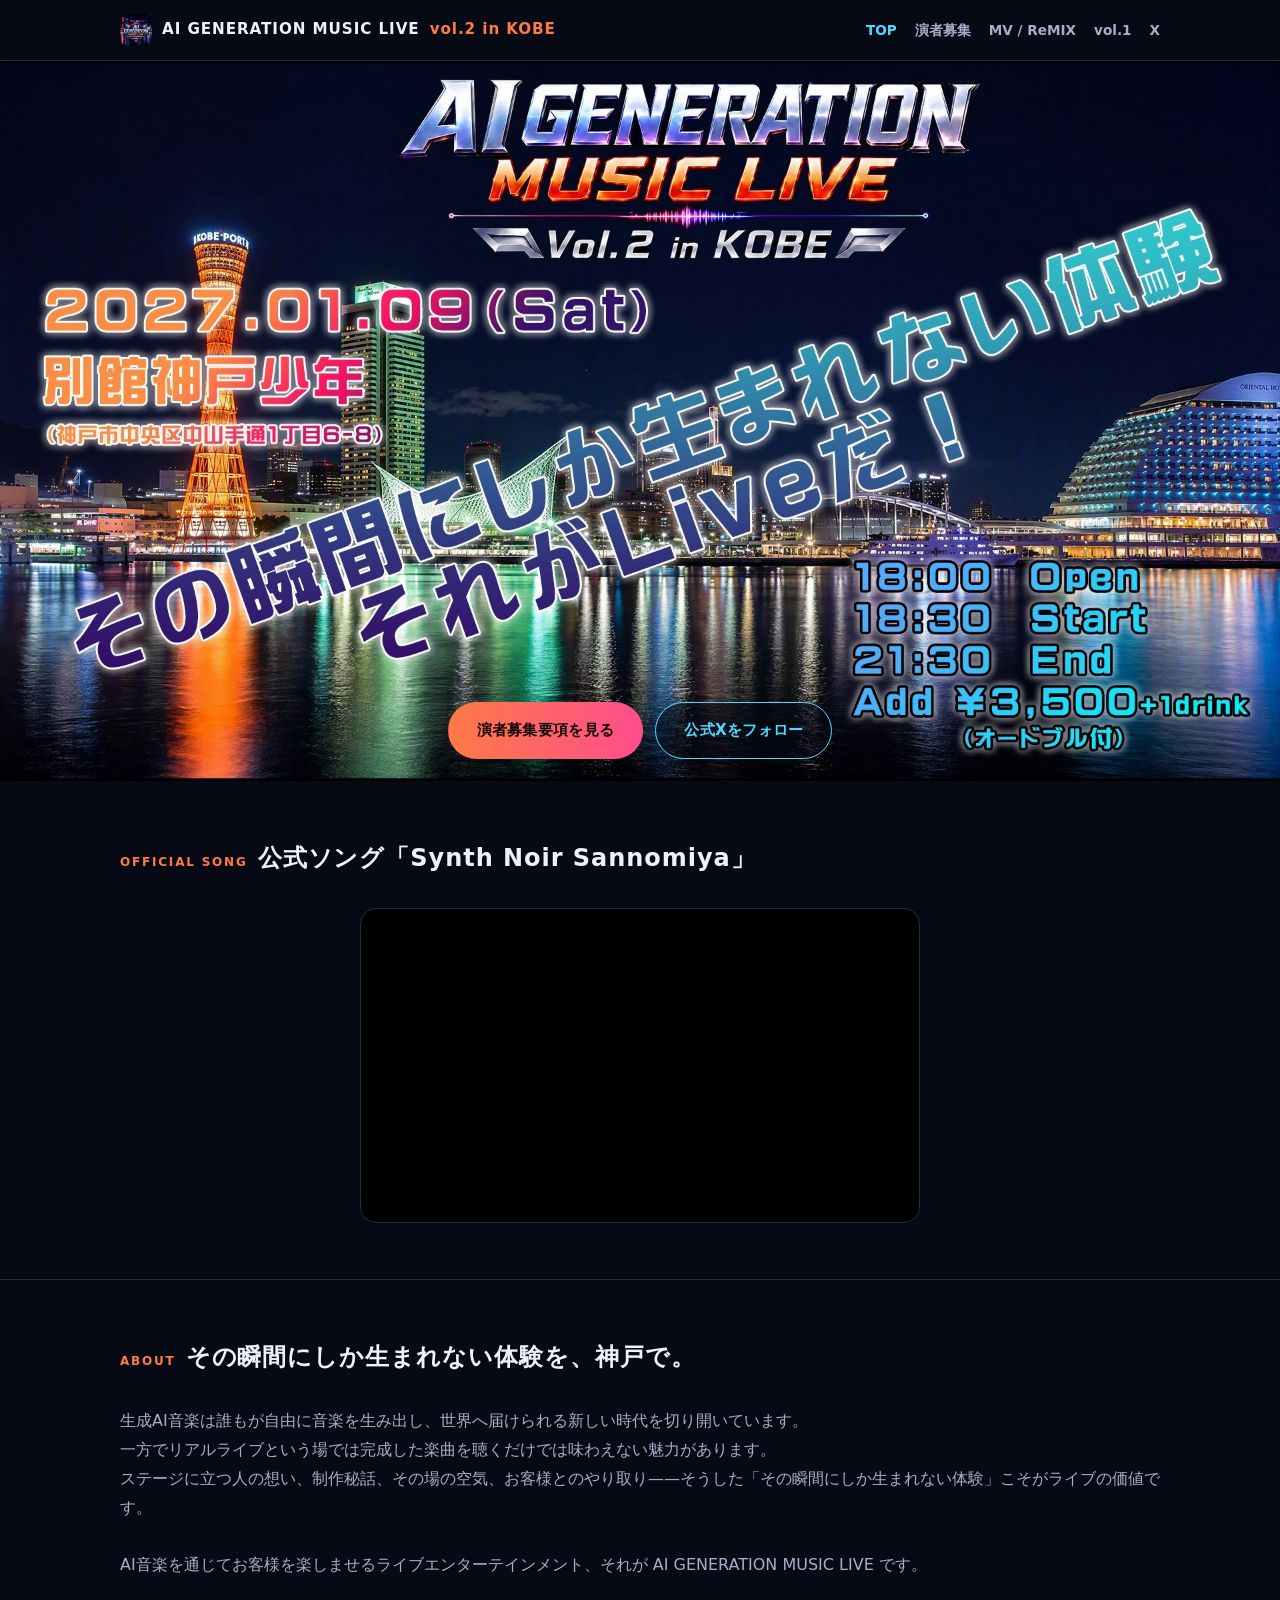
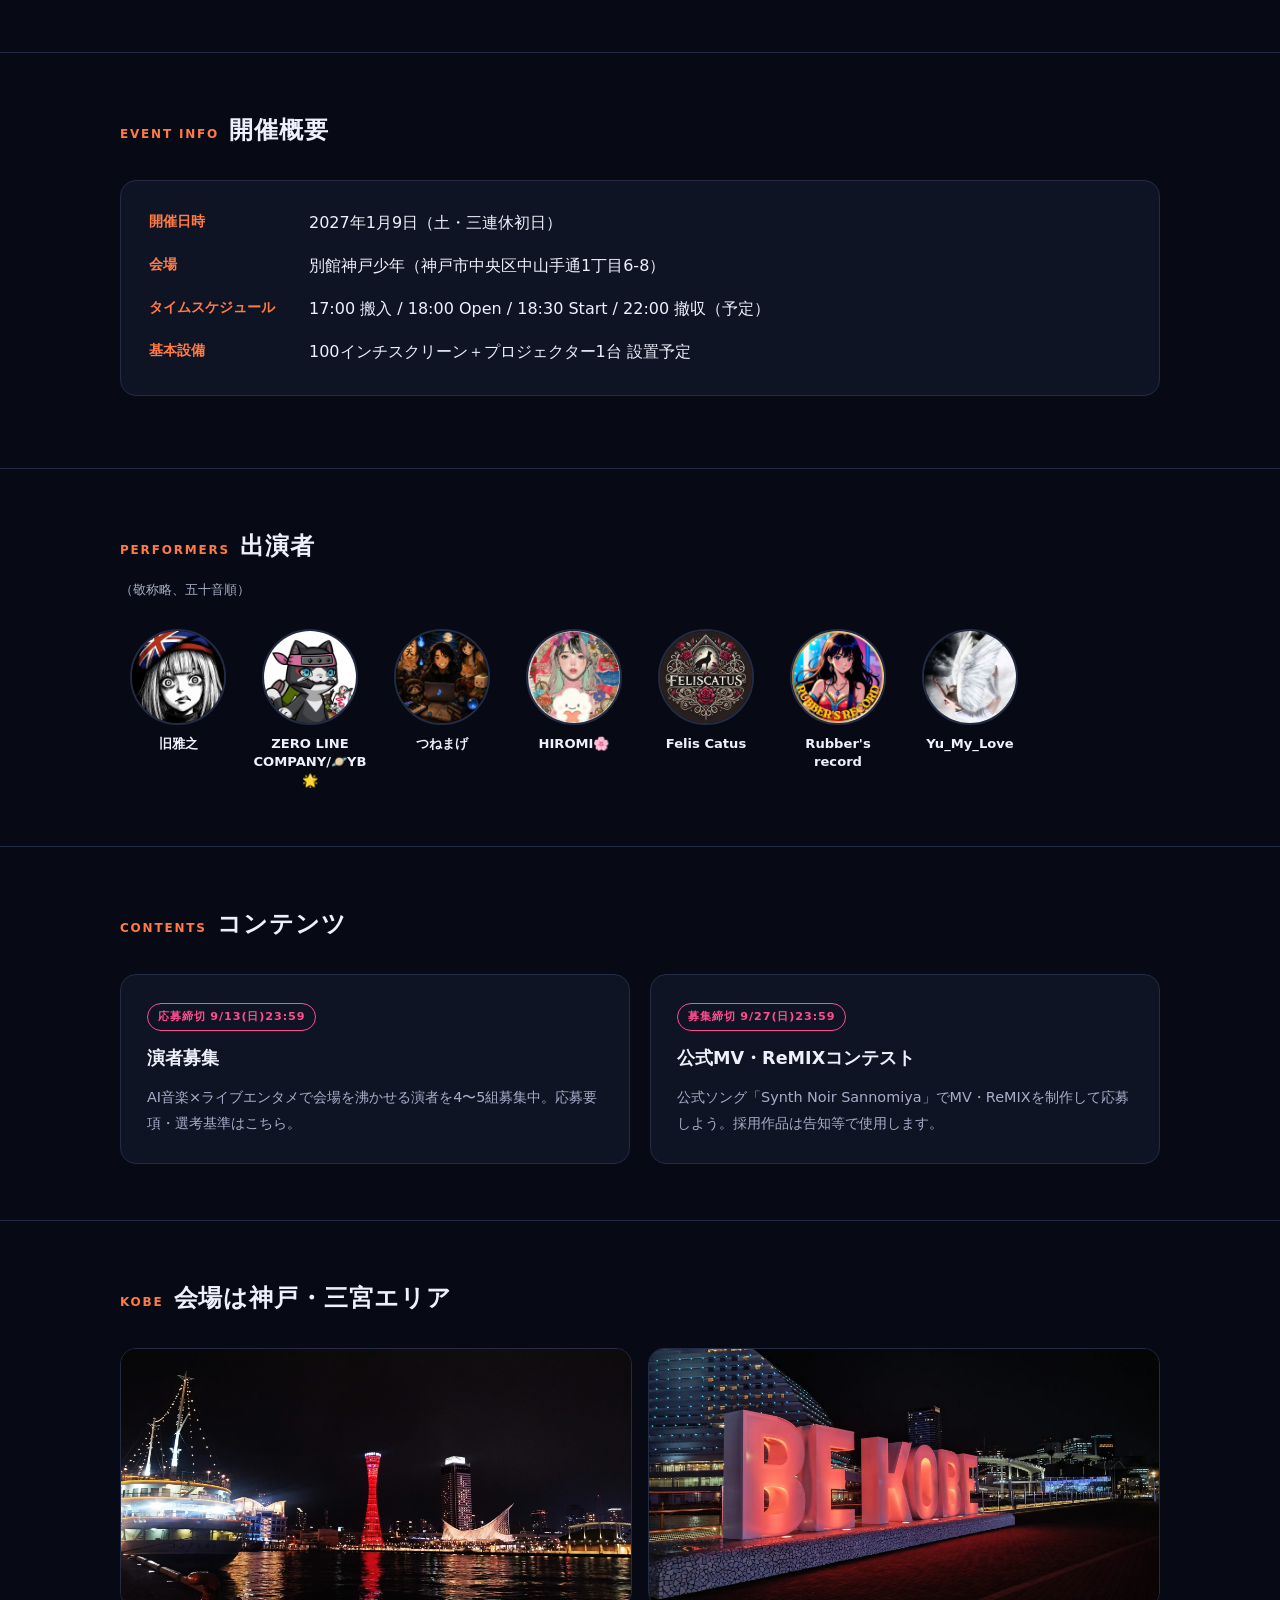
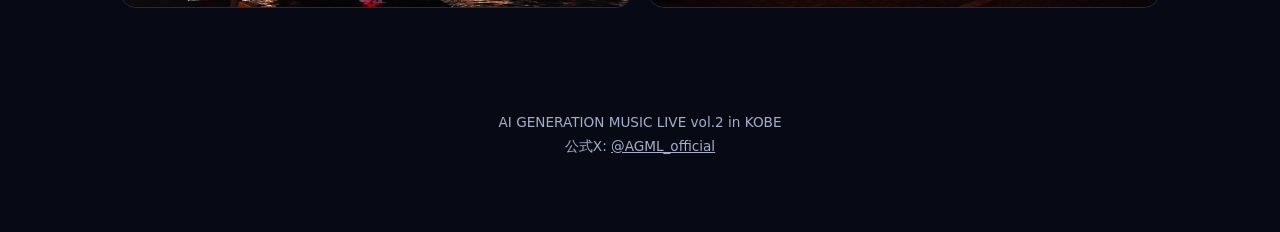
==== index.html @ e539035b "出演者セクションを追加（アイコン画像・SNSリンク） Co-Authored-By: Claude Sonnet 5 <noreply@anthropic.com>" ====
<!DOCTYPE html>
<html lang="ja">
<head>
<meta charset="UTF-8">
<meta name="viewport" content="width=device-width, initial-scale=1.0">
<title>AI GENERATION MUSIC LIVE vol.2 in KOBE</title>
<meta name="description" content="AI GENERATION MUSIC LIVE vol.2 in KOBE｜2027.01.09(Sat) 別館神戸少年にて開催。生成AI音楽×ライブエンターテインメント。">
<link rel="stylesheet" href="assets/css/style.css">
<link rel="icon" type="image/png" sizes="32x32" href="assets/img/favicon-32.png">
<link rel="icon" type="image/png" sizes="16x16" href="assets/img/favicon-16.png">
<link rel="apple-touch-icon" href="assets/img/apple-touch-icon.png">
</head>
<body>

<header class="site-header">
  <nav class="nav">
    <a class="brand" href="index.html"><img src="assets/img/logo-nav.png" alt="AI GENERATION MUSIC LIVE logo">AI GENERATION MUSIC LIVE <span>vol.2 in KOBE</span></a>
    <div class="nav-links">
      <a href="index.html" class="active">TOP</a>
      <a href="recruit.html">演者募集</a>
      <a href="mv.html">MV / ReMIX</a>
      <a href="https://ai-generation-music-live.coedo-music.jp/" target="_blank" rel="noopener">vol.1</a>
      <a href="https://x.com/AGML_official" target="_blank" rel="noopener">X</a>
    </div>
  </nav>
</header>

<div class="hero">
  <img src="assets/img/hero-poster.jpg" alt="AI GENERATION MUSIC LIVE vol.2 in KOBE 2027.01.09(Sat) 別館神戸少年">
  <div class="hero-cta">
    <a class="btn btn-primary" href="recruit.html">演者募集要項を見る</a>
    <a class="btn btn-outline" href="https://x.com/AGML_official" target="_blank" rel="noopener">公式Xをフォロー</a>
  </div>
</div>

<section id="official-song">
  <div class="wrap">
    <h2 class="section-title"><span class="en">OFFICIAL SONG</span>公式ソング「Synth Noir Sannomiya」</h2>
    <div class="video-embed">
      <iframe src="https://www.youtube.com/embed/2ZxC5ot18NE" title="AI GENERATION MUSIC LIVE vol.2 in KOBE 公式ソング" allow="accelerometer; autoplay; clipboard-write; encrypted-media; gyroscope; picture-in-picture; web-share" allowfullscreen></iframe>
    </div>
  </div>
</section>

<section id="about">
  <div class="wrap">
    <h2 class="section-title"><span class="en">ABOUT</span>その瞬間にしか生まれない体験を、神戸で。</h2>
    <p class="lede">生成AI音楽は誰もが自由に音楽を生み出し、世界へ届けられる新しい時代を切り開いています。
一方でリアルライブという場では完成した楽曲を聴くだけでは味わえない魅力があります。
ステージに立つ人の想い、制作秘話、その場の空気、お客様とのやり取り——そうした「その瞬間にしか生まれない体験」こそがライブの価値です。

AI音楽を通じてお客様を楽しませるライブエンターテインメント、それが AI GENERATION MUSIC LIVE です。</p>
  </div>
</section>

<section id="info">
  <div class="wrap">
    <h2 class="section-title"><span class="en">EVENT INFO</span>開催概要</h2>
    <dl class="info-grid">
      <dt>開催日時</dt>
      <dd>2027年1月9日（土・三連休初日）</dd>
      <dt>会場</dt>
      <dd>別館神戸少年（神戸市中央区中山手通1丁目6-8）</dd>
      <dt>タイムスケジュール</dt>
      <dd>17:00 搬入 / 18:00 Open / 18:30 Start / 22:00 撤収（予定）</dd>
      <dt>基本設備</dt>
      <dd>100インチスクリーン＋プロジェクター1台 設置予定</dd>
    </dl>
  </div>
</section>

<section id="performers">
  <div class="wrap">
    <h2 class="section-title"><span class="en">PERFORMERS</span>出演者</h2>
    <p class="performers-note">（敬称略、五十音順）</p>
    <div class="performers-grid">
      <a class="performer" href="https://x.com/ichijoji_m" target="_blank" rel="noopener">
        <img class="performer-icon" src="assets/img/performers/01_kyumasayuki.jpg" alt="旧雅之">
        <span class="performer-name">旧雅之</span>
      </a>
      <a class="performer" href="https://x.com/YB35769492" target="_blank" rel="noopener">
        <img class="performer-icon" src="assets/img/performers/02_YB.jpg" alt="ZERO LINE COMPANY/🪐YB🌟">
        <span class="performer-name">ZERO LINE COMPANY/🪐YB🌟</span>
      </a>
      <a class="performer" href="https://x.com/tunemage" target="_blank" rel="noopener">
        <img class="performer-icon" src="assets/img/performers/03_tsunemage.jpg" alt="つねまげ">
        <span class="performer-name">つねまげ</span>
      </a>
      <a class="performer" href="https://x.com/hiromi_sound" target="_blank" rel="noopener">
        <img class="performer-icon" src="assets/img/performers/04_HIROMI.jpg" alt="HIROMI🌸">
        <span class="performer-name">HIROMI🌸</span>
      </a>
      <a class="performer" href="https://x.com/felis_catus_89" target="_blank" rel="noopener">
        <img class="performer-icon" src="assets/img/performers/05_felis-catus.jpg" alt="Felis Catus">
        <span class="performer-name">Felis Catus</span>
      </a>
      <a class="performer" href="https://x.com/Rubbers_record" target="_blank" rel="noopener">
        <img class="performer-icon" src="assets/img/performers/06_rubbersrecord.jpg" alt="Rubber's record">
        <span class="performer-name">Rubber's record</span>
      </a>
      <a class="performer" href="https://x.com/Yu_My_Love_Ever" target="_blank" rel="noopener">
        <img class="performer-icon" src="assets/img/performers/07_yumylove.jpg" alt="Yu_My_Love">
        <span class="performer-name">Yu_My_Love</span>
      </a>
    </div>
  </div>
</section>

<section id="links">
  <div class="wrap">
    <h2 class="section-title"><span class="en">CONTENTS</span>コンテンツ</h2>
    <div class="card-grid">
      <a class="card" href="recruit.html">
        <span class="tag">応募締切 9/13(日)23:59</span>
        <h3>演者募集</h3>
        <p>AI音楽×ライブエンタメで会場を沸かせる演者を4〜5組募集中。応募要項・選考基準はこちら。</p>
      </a>
      <a class="card" href="mv.html">
        <span class="tag">募集締切 9/27(日)23:59</span>
        <h3>公式MV・ReMIXコンテスト</h3>
        <p>公式ソング「Synth Noir Sannomiya」でMV・ReMIXを制作して応募しよう。採用作品は告知等で使用します。</p>
      </a>
    </div>
  </div>
</section>

<section id="gallery">
  <div class="wrap">
    <h2 class="section-title"><span class="en">KOBE</span>会場は神戸・三宮エリア</h2>
    <div class="gallery">
      <img src="assets/img/kobe-01.jpg" alt="神戸ポートタワーと港の夜景">
      <img src="assets/img/kobe-02.jpg" alt="神戸 BE KOBE モニュメントの夜景">
    </div>
  </div>
</section>

<footer class="site-footer">
  <div class="wrap">
    <p>AI GENERATION MUSIC LIVE vol.2 in KOBE<br>
    公式X: <a href="https://x.com/AGML_official" target="_blank" rel="noopener">@AGML_official</a></p>
  </div>
</footer>

</body>
</html>
---- assets/css/style.css ----
/* AI GENERATION MUSIC LIVE vol.2 in KOBE -------------------------------- */
:root {
  --bg: #070a14;
  --bg-panel: #0f1424;
  --bg-panel-2: #131a2e;
  --border: #232b45;
  --text: #eef1fb;
  --text-dim: #a7aec9;
  --orange: #ff7a45;
  --cyan: #4fd8ff;
  --magenta: #ff4d8d;
  --max-w: 1080px;
}

* { box-sizing: border-box; }

html { scroll-behavior: smooth; }

body {
  margin: 0;
  background: var(--bg);
  color: var(--text);
  font-family: "Hiragino Kaku Gothic ProN", "Hiragino Sans", "Yu Gothic",
    "Noto Sans JP", system-ui, -apple-system, sans-serif;
  line-height: 1.8;
  -webkit-font-smoothing: antialiased;
}

img { max-width: 100%; display: block; }

a { color: var(--cyan); }

.wrap {
  max-width: var(--max-w);
  margin: 0 auto;
  padding: 0 20px;
}

/* Nav ------------------------------------------------------------------ */
.site-header {
  position: sticky;
  top: 0;
  z-index: 20;
  background: rgba(7, 10, 20, 0.9);
  backdrop-filter: blur(6px);
  border-bottom: 1px solid var(--border);
}

.nav {
  display: flex;
  align-items: center;
  justify-content: space-between;
  padding: 14px 20px;
  max-width: var(--max-w);
  margin: 0 auto;
}

.nav .brand {
  display: flex;
  align-items: center;
  gap: 10px;
  font-weight: 800;
  letter-spacing: 0.06em;
  font-size: 0.95rem;
  color: var(--text);
  text-decoration: none;
  white-space: nowrap;
}

.nav .brand img {
  width: 32px;
  height: 32px;
  border-radius: 8px;
  object-fit: cover;
}

.nav .brand span { color: var(--orange); }

.nav-links {
  display: flex;
  gap: 18px;
  flex-wrap: wrap;
  font-size: 0.85rem;
}

.nav-links a {
  color: var(--text-dim);
  text-decoration: none;
  font-weight: 600;
}

.nav-links a:hover,
.nav-links a.active { color: var(--cyan); }

/* Hero ------------------------------------------------------------------ */
.hero {
  position: relative;
  width: 100%;
  aspect-ratio: 16 / 9;
  overflow: hidden;
  background: #000;
}

.hero img {
  width: 100%;
  height: 100%;
  object-fit: cover;
}

.hero-cta {
  position: absolute;
  left: 0;
  right: 0;
  bottom: 22px;
  display: flex;
  justify-content: center;
  gap: 12px;
  flex-wrap: wrap;
  padding: 0 16px;
}

/* Buttons ---------------------------------------------------------------- */
.btn {
  display: inline-block;
  padding: 14px 28px;
  border-radius: 999px;
  font-weight: 700;
  text-decoration: none;
  font-size: 0.95rem;
  letter-spacing: 0.02em;
  transition: transform 0.15s ease, opacity 0.15s ease;
  border: 1px solid transparent;
}

.btn:hover { transform: translateY(-2px); }

.btn-primary {
  background: linear-gradient(90deg, var(--orange), var(--magenta));
  color: #12060a;
}

.btn-outline {
  background: rgba(7, 10, 20, 0.55);
  border-color: var(--cyan);
  color: var(--cyan);
}

.btn-block { display: block; text-align: center; width: 100%; }

/* Sections ---------------------------------------------------------------- */
section { padding: 56px 0; border-bottom: 1px solid var(--border); }
section:last-of-type { border-bottom: none; }

.section-title {
  font-size: 1.5rem;
  font-weight: 800;
  letter-spacing: 0.04em;
  margin: 0 0 28px;
  display: flex;
  align-items: baseline;
  gap: 10px;
}

.section-title .en {
  font-size: 0.75rem;
  color: var(--orange);
  letter-spacing: 0.15em;
  font-weight: 700;
}

.lede {
  color: var(--text-dim);
  font-size: 1rem;
  white-space: pre-line;
}

.logo-mark {
  display: block;
  width: 160px;
  height: 160px;
  border-radius: 20px;
  object-fit: cover;
  margin: 0 0 24px;
  border: 1px solid var(--border);
}

/* Info table --------------------------------------------------------------- */
.info-grid {
  display: grid;
  grid-template-columns: 140px 1fr;
  gap: 14px 20px;
  background: var(--bg-panel);
  border: 1px solid var(--border);
  border-radius: 16px;
  padding: 28px;
}

.info-grid dt {
  color: var(--orange);
  font-weight: 700;
  font-size: 0.9rem;
}

.info-grid dd {
  margin: 0;
  color: var(--text);
}

@media (max-width: 520px) {
  .info-grid { grid-template-columns: 1fr; }
  .info-grid dt { padding-top: 10px; border-top: 1px solid var(--border); }
  .info-grid dt:first-child { border-top: none; padding-top: 0; }
}

/* Performers -------------------------------------------------------------- */
.performers-note {
  color: var(--text-dim);
  font-size: 0.8rem;
  margin: -18px 0 28px;
}

.performers-grid {
  display: grid;
  grid-template-columns: repeat(auto-fill, minmax(110px, 1fr));
  gap: 24px 16px;
  text-align: center;
}

.performer {
  display: block;
  text-decoration: none;
  color: var(--text);
}

.performer-icon {
  width: 96px;
  height: 96px;
  border-radius: 50%;
  object-fit: cover;
  margin: 0 auto 10px;
  border: 2px solid var(--border);
  transition: border-color 0.15s ease, transform 0.15s ease;
}

.performer:hover .performer-icon {
  border-color: var(--cyan);
  transform: translateY(-2px);
}

.performer-name {
  display: block;
  font-size: 0.82rem;
  font-weight: 600;
  line-height: 1.4;
}

/* Cards / links section ------------------------------------------------- */
.card-grid {
  display: grid;
  grid-template-columns: repeat(auto-fit, minmax(240px, 1fr));
  gap: 20px;
}

.card {
  background: var(--bg-panel);
  border: 1px solid var(--border);
  border-radius: 16px;
  padding: 26px;
  text-decoration: none;
  color: var(--text);
  display: block;
}

.card:hover { border-color: var(--cyan); }

.card .tag {
  display: inline-block;
  font-size: 0.7rem;
  font-weight: 700;
  letter-spacing: 0.08em;
  color: var(--magenta);
  border: 1px solid var(--magenta);
  border-radius: 999px;
  padding: 3px 10px;
  margin-bottom: 12px;
}

.card h3 { margin: 0 0 10px; font-size: 1.1rem; }
.card p { margin: 0; color: var(--text-dim); font-size: 0.9rem; }

/* Gallery ---------------------------------------------------------------- */
.gallery {
  display: grid;
  grid-template-columns: 1fr 1fr;
  gap: 16px;
}

.gallery img {
  border-radius: 16px;
  width: 100%;
  height: 260px;
  object-fit: cover;
  border: 1px solid var(--border);
}

@media (max-width: 600px) {
  .gallery { grid-template-columns: 1fr; }
}

/* Video embed --------------------------------------------------------------- */
.video-embed {
  position: relative;
  width: 100%;
  max-width: 560px;
  aspect-ratio: 16 / 9;
  margin: 0 auto;
  overflow: hidden;
  border-radius: 16px;
  border: 1px solid var(--border);
  background: #000;
}

.video-embed iframe {
  position: absolute;
  inset: 0;
  width: 100%;
  height: 100%;
  border: 0;
}

/* Placeholder box ---------------------------------------------------------- */
.placeholder-box {
  border: 1px dashed var(--border);
  border-radius: 16px;
  padding: 40px 24px;
  text-align: center;
  color: var(--text-dim);
  background: var(--bg-panel);
}

/* Content blocks (recruit page) ------------------------------------------- */
.prose h3 {
  color: var(--cyan);
  font-size: 1.05rem;
  margin: 34px 0 12px;
}

.prose p { color: var(--text-dim); white-space: pre-line; }

.prose ul { color: var(--text-dim); padding-left: 1.2em; }

.badge-deadline {
  display: inline-block;
  background: rgba(255, 77, 141, 0.12);
  border: 1px solid var(--magenta);
  color: var(--magenta);
  font-weight: 700;
  border-radius: 10px;
  padding: 14px 18px;
  margin: 16px 0 28px;
}

/* Footer ------------------------------------------------------------------ */
.site-footer {
  padding: 32px 0 60px;
  text-align: center;
  color: var(--text-dim);
  font-size: 0.85rem;
}

.site-footer a { color: var(--text-dim); text-decoration: underline; }

.back-top {
  display: block;
  text-align: center;
  padding: 40px 0 0;
}

/* CTA shortcut near the top of long pages --------------------------------- */
.cta-shortcut {
  margin: 20px 0 32px;
}

/* Mobile fixes -------------------------------------------------------------- */
@media (max-width: 640px) {
  .nav {
    flex-direction: column;
    align-items: flex-start;
    gap: 10px;
    padding: 12px 16px;
  }

  .nav .brand { font-size: 0.85rem; }

  .nav-links {
    width: 100%;
    gap: 8px 16px;
    font-size: 0.8rem;
  }

  .section-title {
    flex-direction: column;
    align-items: flex-start;
    gap: 4px;
  }

  .hero-cta {
    bottom: 12px;
    gap: 8px;
  }

  .hero-cta .btn {
    padding: 10px 18px;
    font-size: 0.8rem;
  }
}
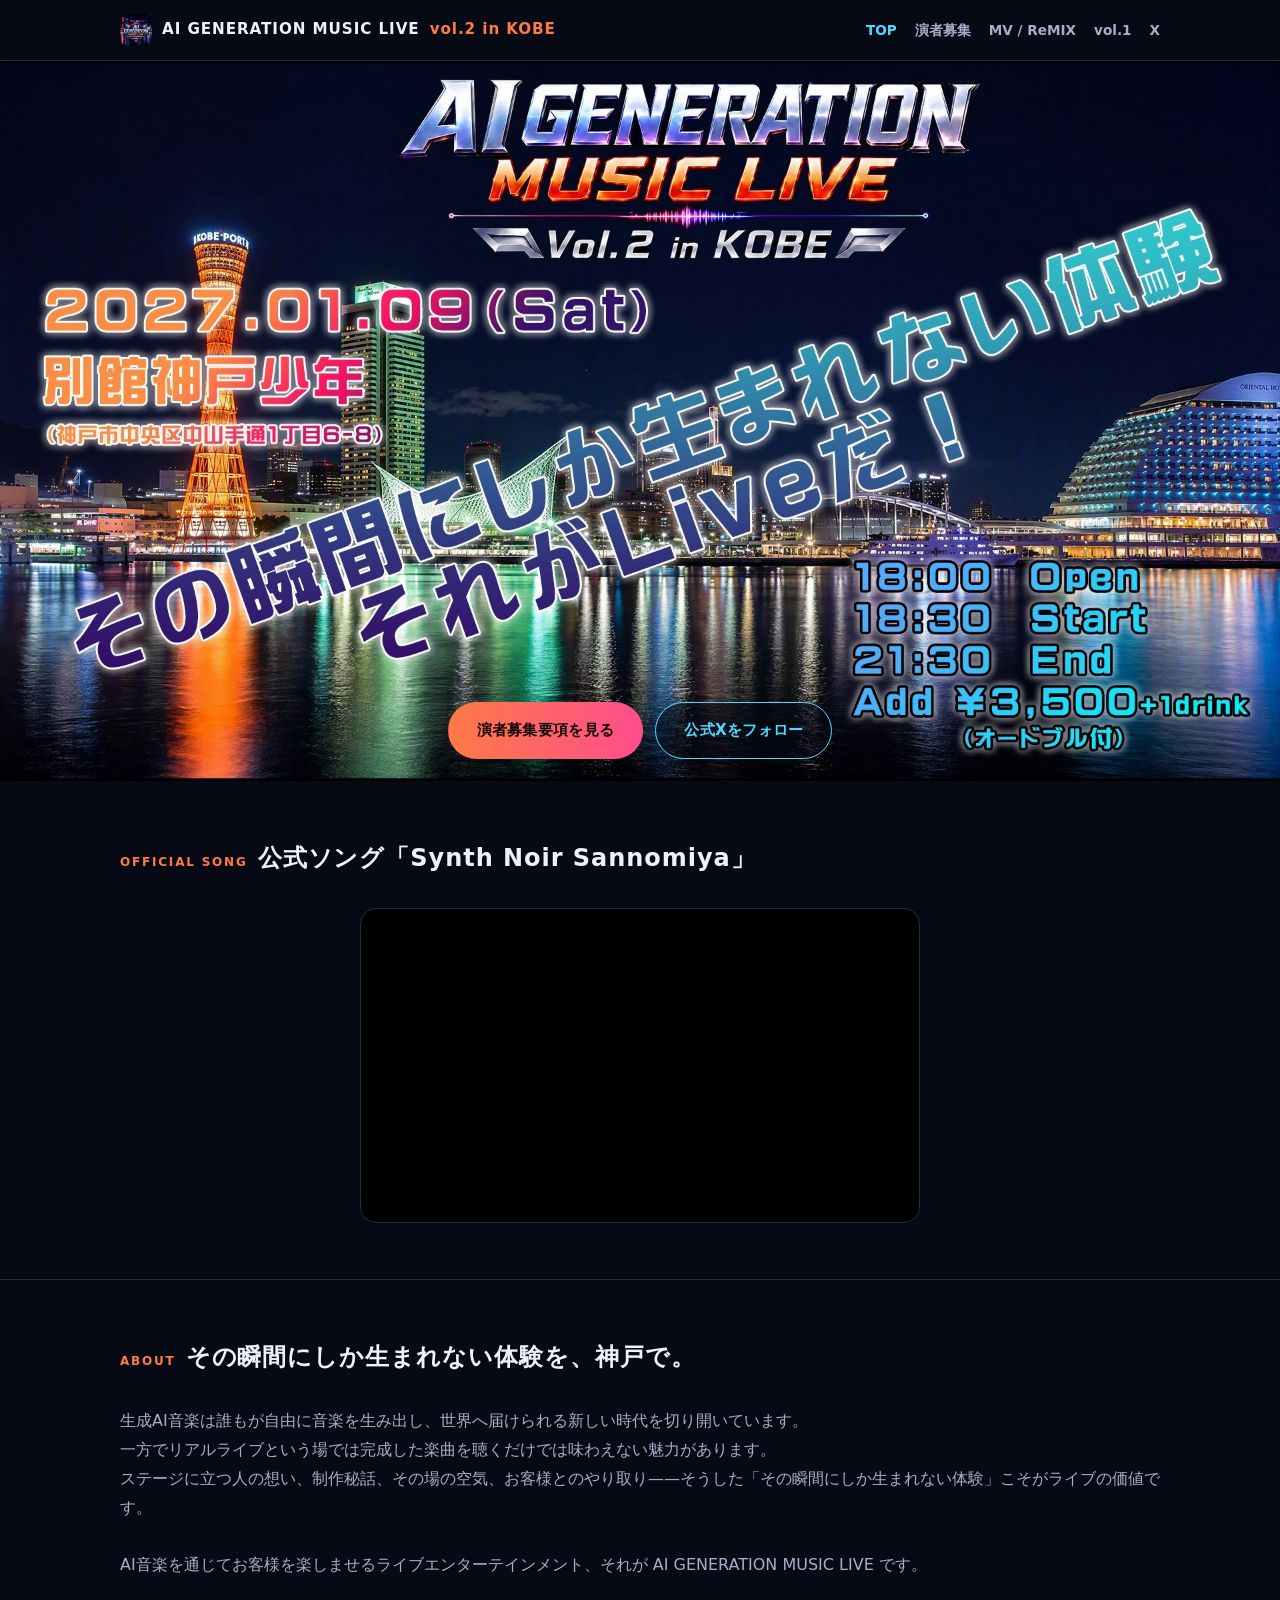
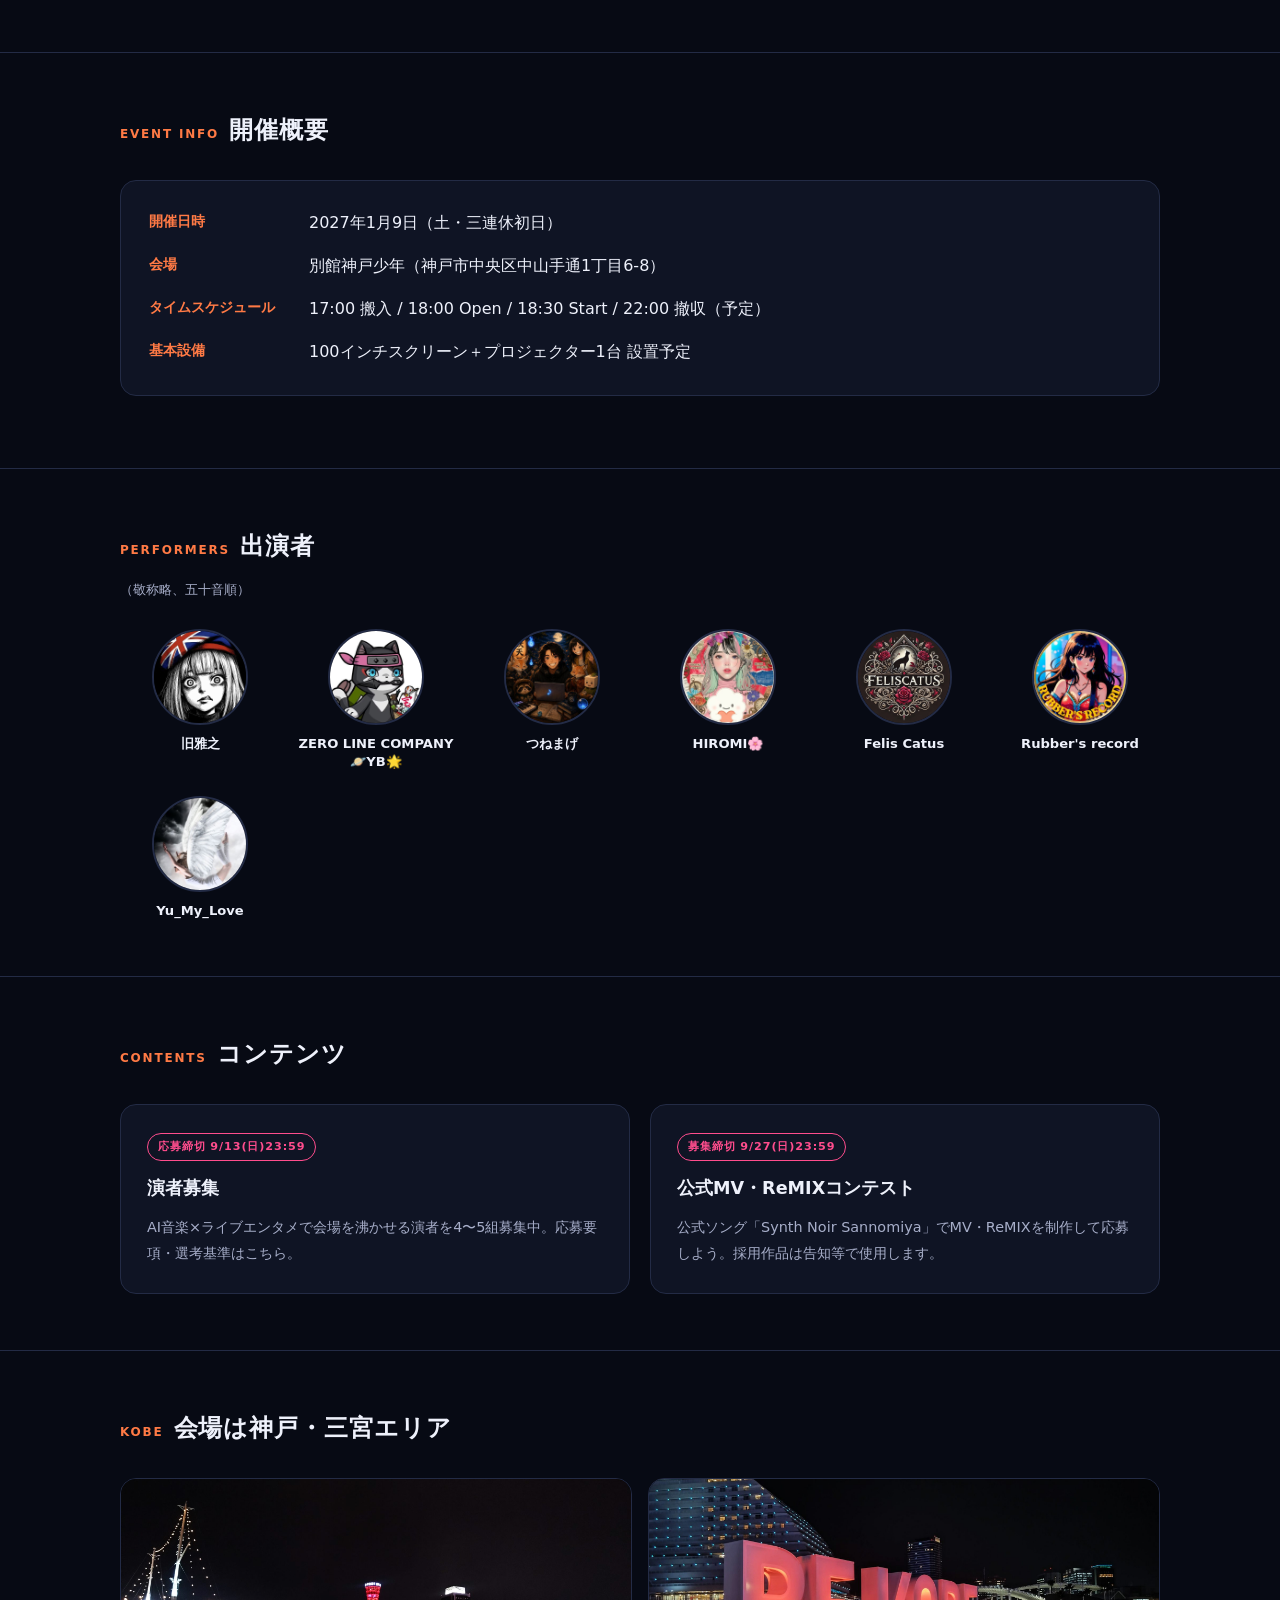
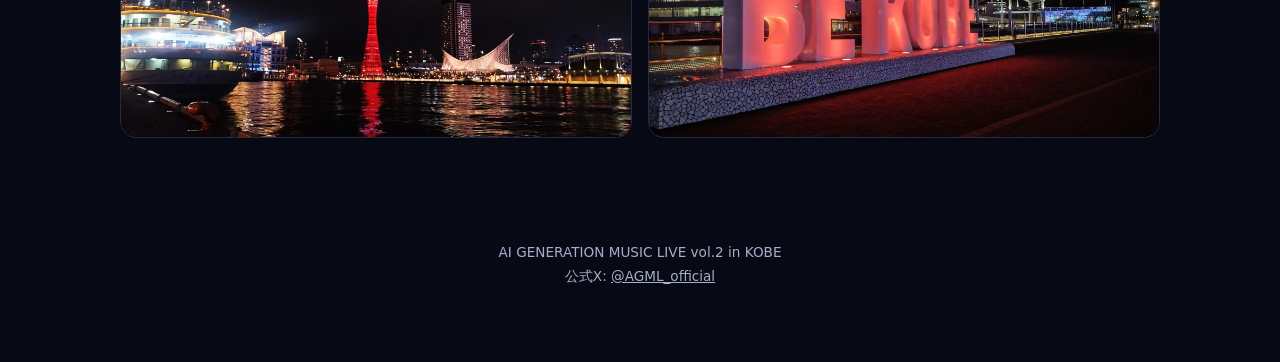
==== commit 30d859e5: "出演者カードのレイアウト修正（ZERO LINE COMPANY/YBを2行表示に） Co-Authored-By: Claude Sonnet 5 <noreply@anthropic.com>" ====
--- a/index.html
+++ b/index.html
@@ -80,7 +80,7 @@
       </a>
       <a class="performer" href="https://x.com/YB35769492" target="_blank" rel="noopener">
         <img class="performer-icon" src="assets/img/performers/02_YB.jpg" alt="ZERO LINE COMPANY/🪐YB🌟">
-        <span class="performer-name">ZERO LINE COMPANY/🪐YB🌟</span>
+        <span class="performer-name"><span class="nowrap">ZERO LINE COMPANY</span><span class="nowrap">🪐YB🌟</span></span>
       </a>
       <a class="performer" href="https://x.com/tunemage" target="_blank" rel="noopener">
         <img class="performer-icon" src="assets/img/performers/03_tsunemage.jpg" alt="つねまげ">
--- a/assets/css/style.css
+++ b/assets/css/style.css
@@ -221,7 +221,7 @@
 
 .performers-grid {
   display: grid;
-  grid-template-columns: repeat(auto-fill, minmax(110px, 1fr));
+  grid-template-columns: repeat(auto-fill, minmax(140px, 1fr));
   gap: 24px 16px;
   text-align: center;
 }
@@ -252,6 +252,11 @@
   font-size: 0.82rem;
   font-weight: 600;
   line-height: 1.4;
+}
+
+.performer-name .nowrap {
+  display: block;
+  white-space: nowrap;
 }
 
 /* Cards / links section ------------------------------------------------- */
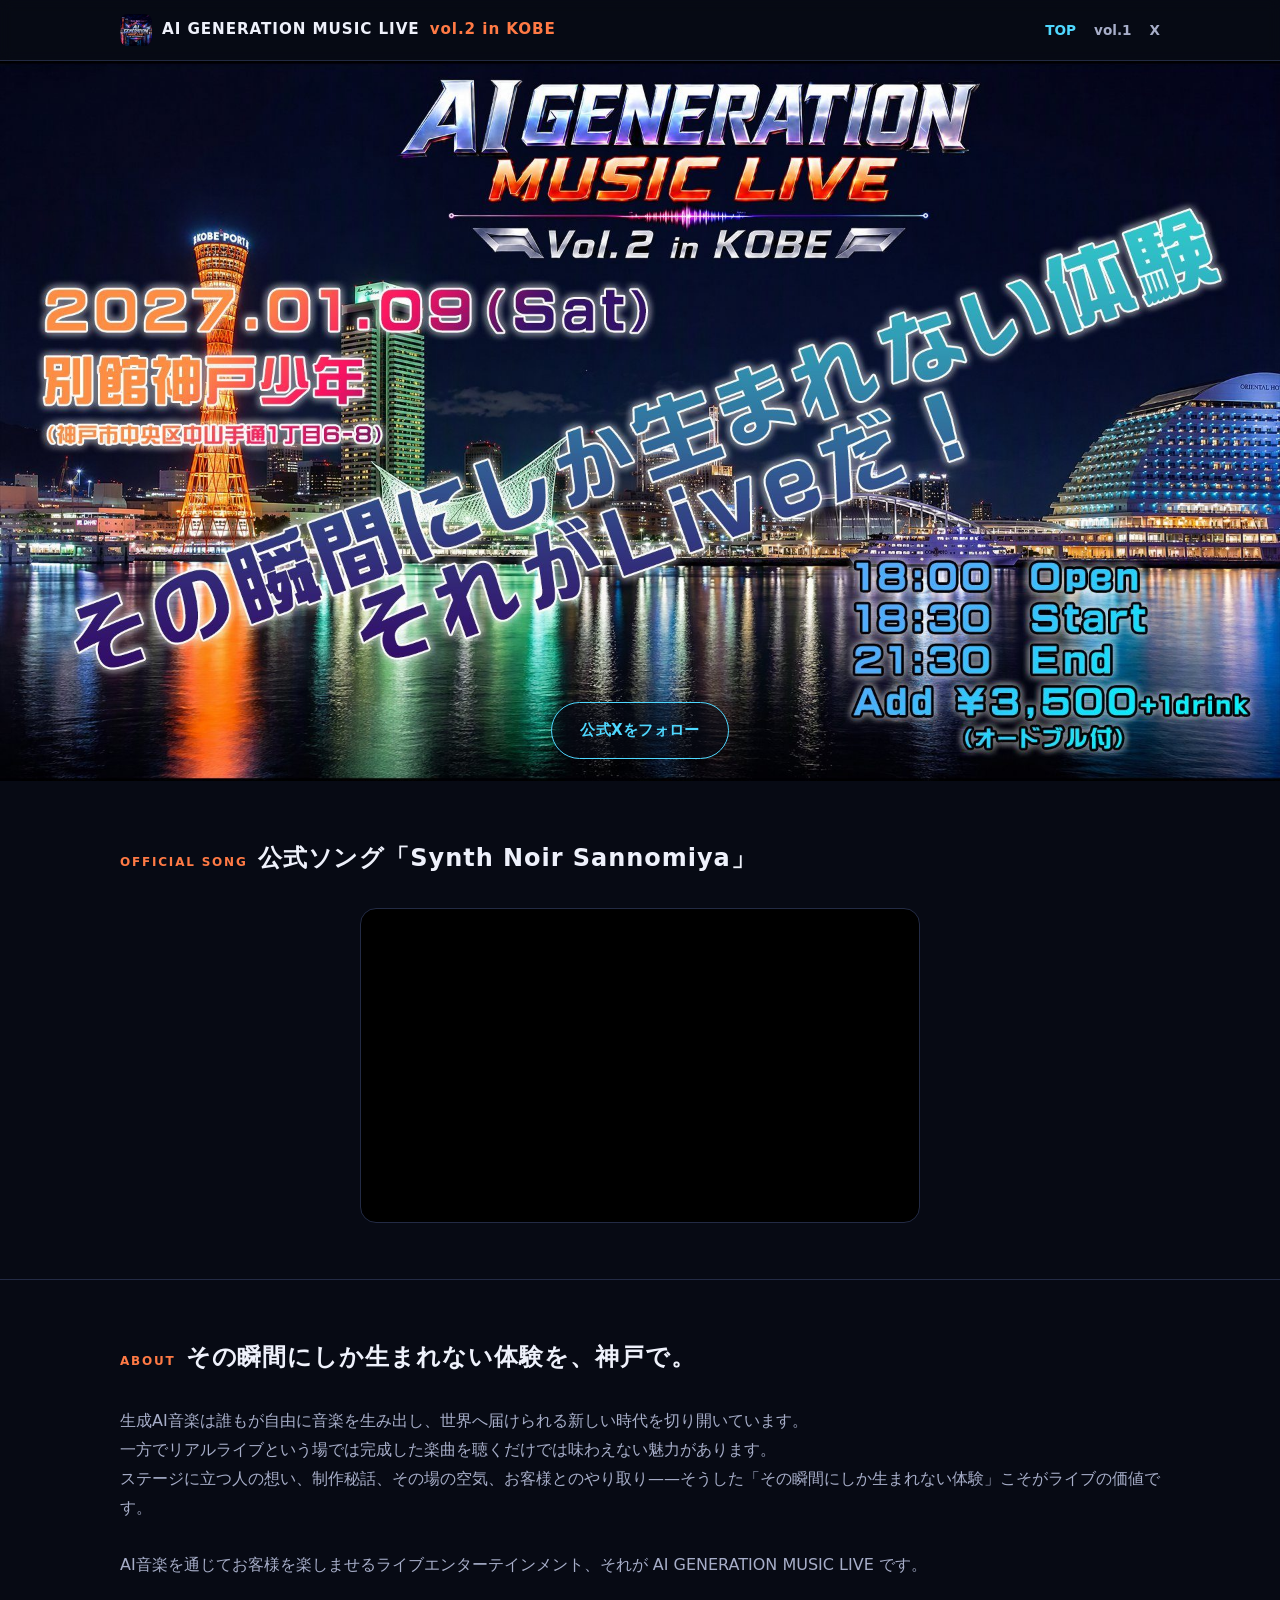
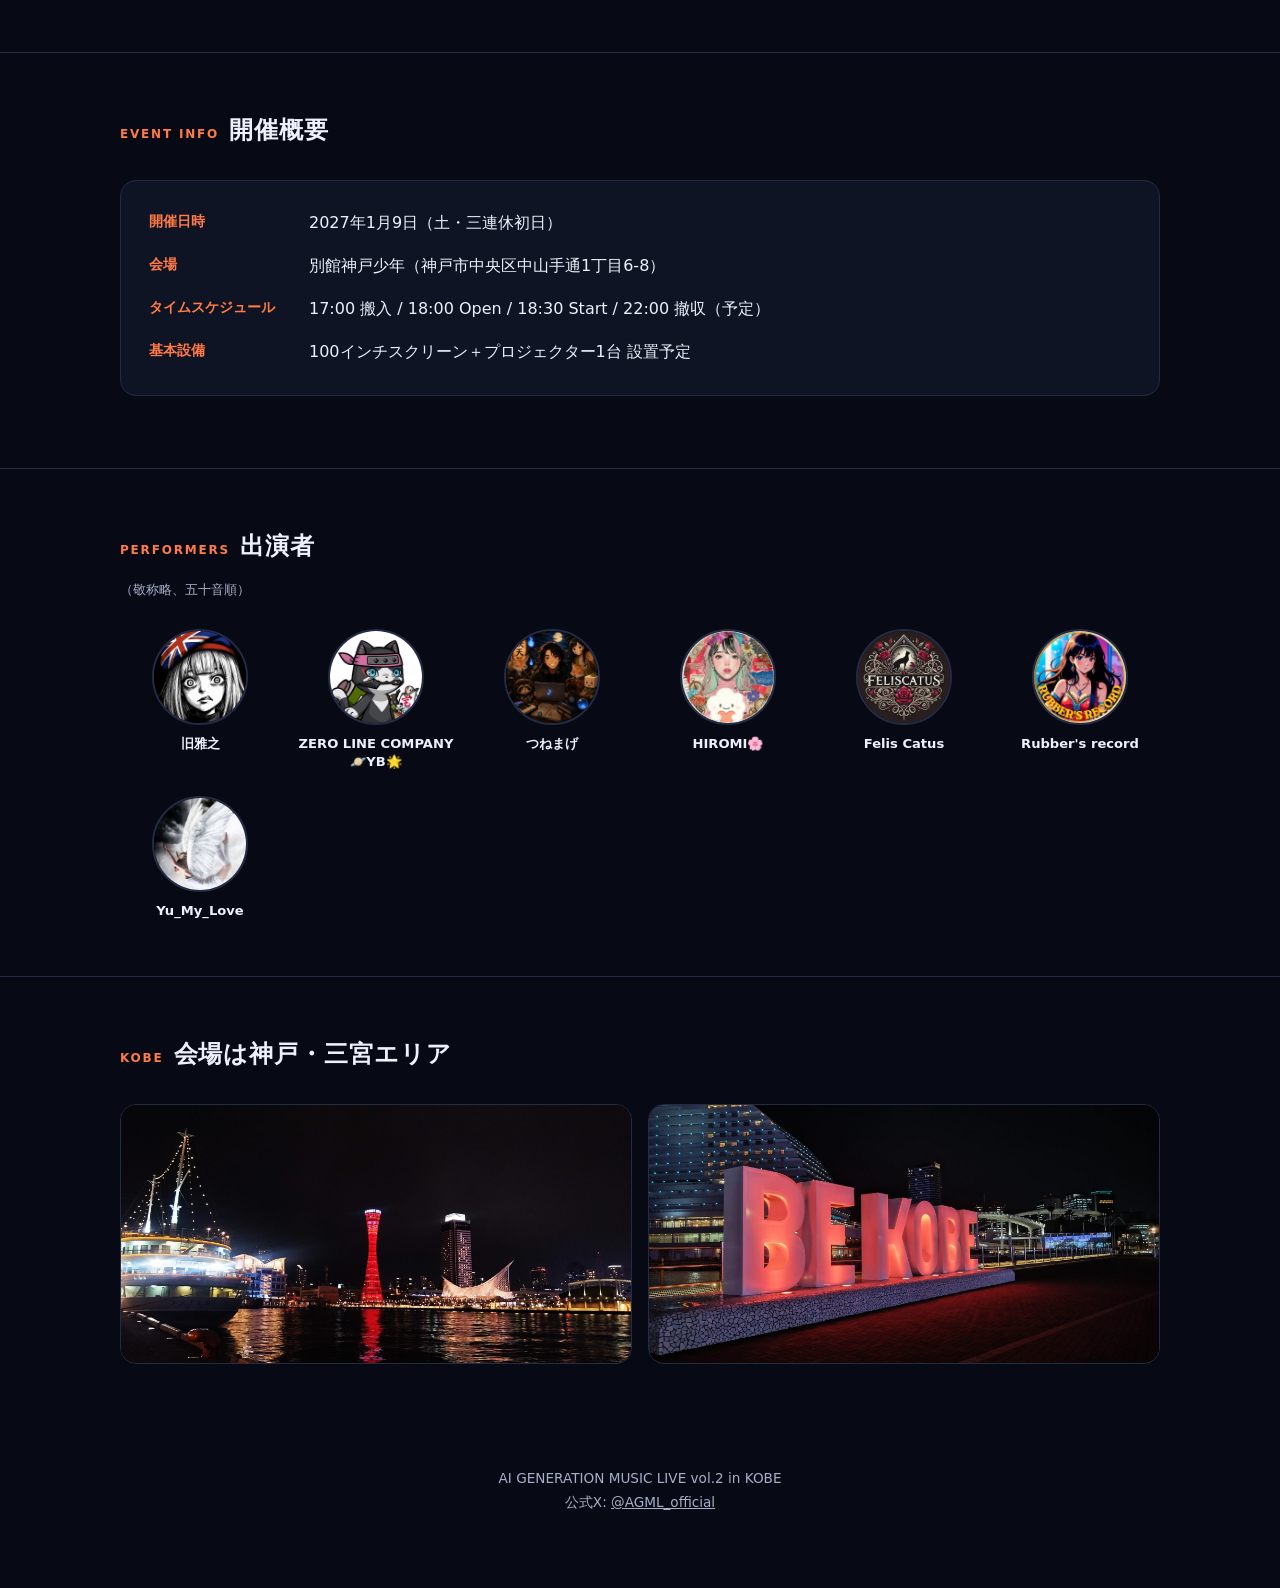
==== commit 94a389c7: "演者募集・MV/ReMIX関連のナビとセクションを削除（募集終了に伴う整理） Co-Authored-By: Claude Sonnet 5 <noreply@anthropic.com>" ====
--- a/index.html
+++ b/index.html
@@ -17,8 +17,6 @@
     <a class="brand" href="index.html"><img src="assets/img/logo-nav.png" alt="AI GENERATION MUSIC LIVE logo">AI GENERATION MUSIC LIVE <span>vol.2 in KOBE</span></a>
     <div class="nav-links">
       <a href="index.html" class="active">TOP</a>
-      <a href="recruit.html">演者募集</a>
-      <a href="mv.html">MV / ReMIX</a>
       <a href="https://ai-generation-music-live.coedo-music.jp/" target="_blank" rel="noopener">vol.1</a>
       <a href="https://x.com/AGML_official" target="_blank" rel="noopener">X</a>
     </div>
@@ -28,7 +26,6 @@
 <div class="hero">
   <img src="assets/img/hero-poster.jpg" alt="AI GENERATION MUSIC LIVE vol.2 in KOBE 2027.01.09(Sat) 別館神戸少年">
   <div class="hero-cta">
-    <a class="btn btn-primary" href="recruit.html">演者募集要項を見る</a>
     <a class="btn btn-outline" href="https://x.com/AGML_official" target="_blank" rel="noopener">公式Xをフォロー</a>
   </div>
 </div>
@@ -106,24 +103,6 @@
   </div>
 </section>
 
-<section id="links">
-  <div class="wrap">
-    <h2 class="section-title"><span class="en">CONTENTS</span>コンテンツ</h2>
-    <div class="card-grid">
-      <a class="card" href="recruit.html">
-        <span class="tag">応募締切 9/13(日)23:59</span>
-        <h3>演者募集</h3>
-        <p>AI音楽×ライブエンタメで会場を沸かせる演者を4〜5組募集中。応募要項・選考基準はこちら。</p>
-      </a>
-      <a class="card" href="mv.html">
-        <span class="tag">募集締切 9/27(日)23:59</span>
-        <h3>公式MV・ReMIXコンテスト</h3>
-        <p>公式ソング「Synth Noir Sannomiya」でMV・ReMIXを制作して応募しよう。採用作品は告知等で使用します。</p>
-      </a>
-    </div>
-  </div>
-</section>
-
 <section id="gallery">
   <div class="wrap">
     <h2 class="section-title"><span class="en">KOBE</span>会場は神戸・三宮エリア</h2>
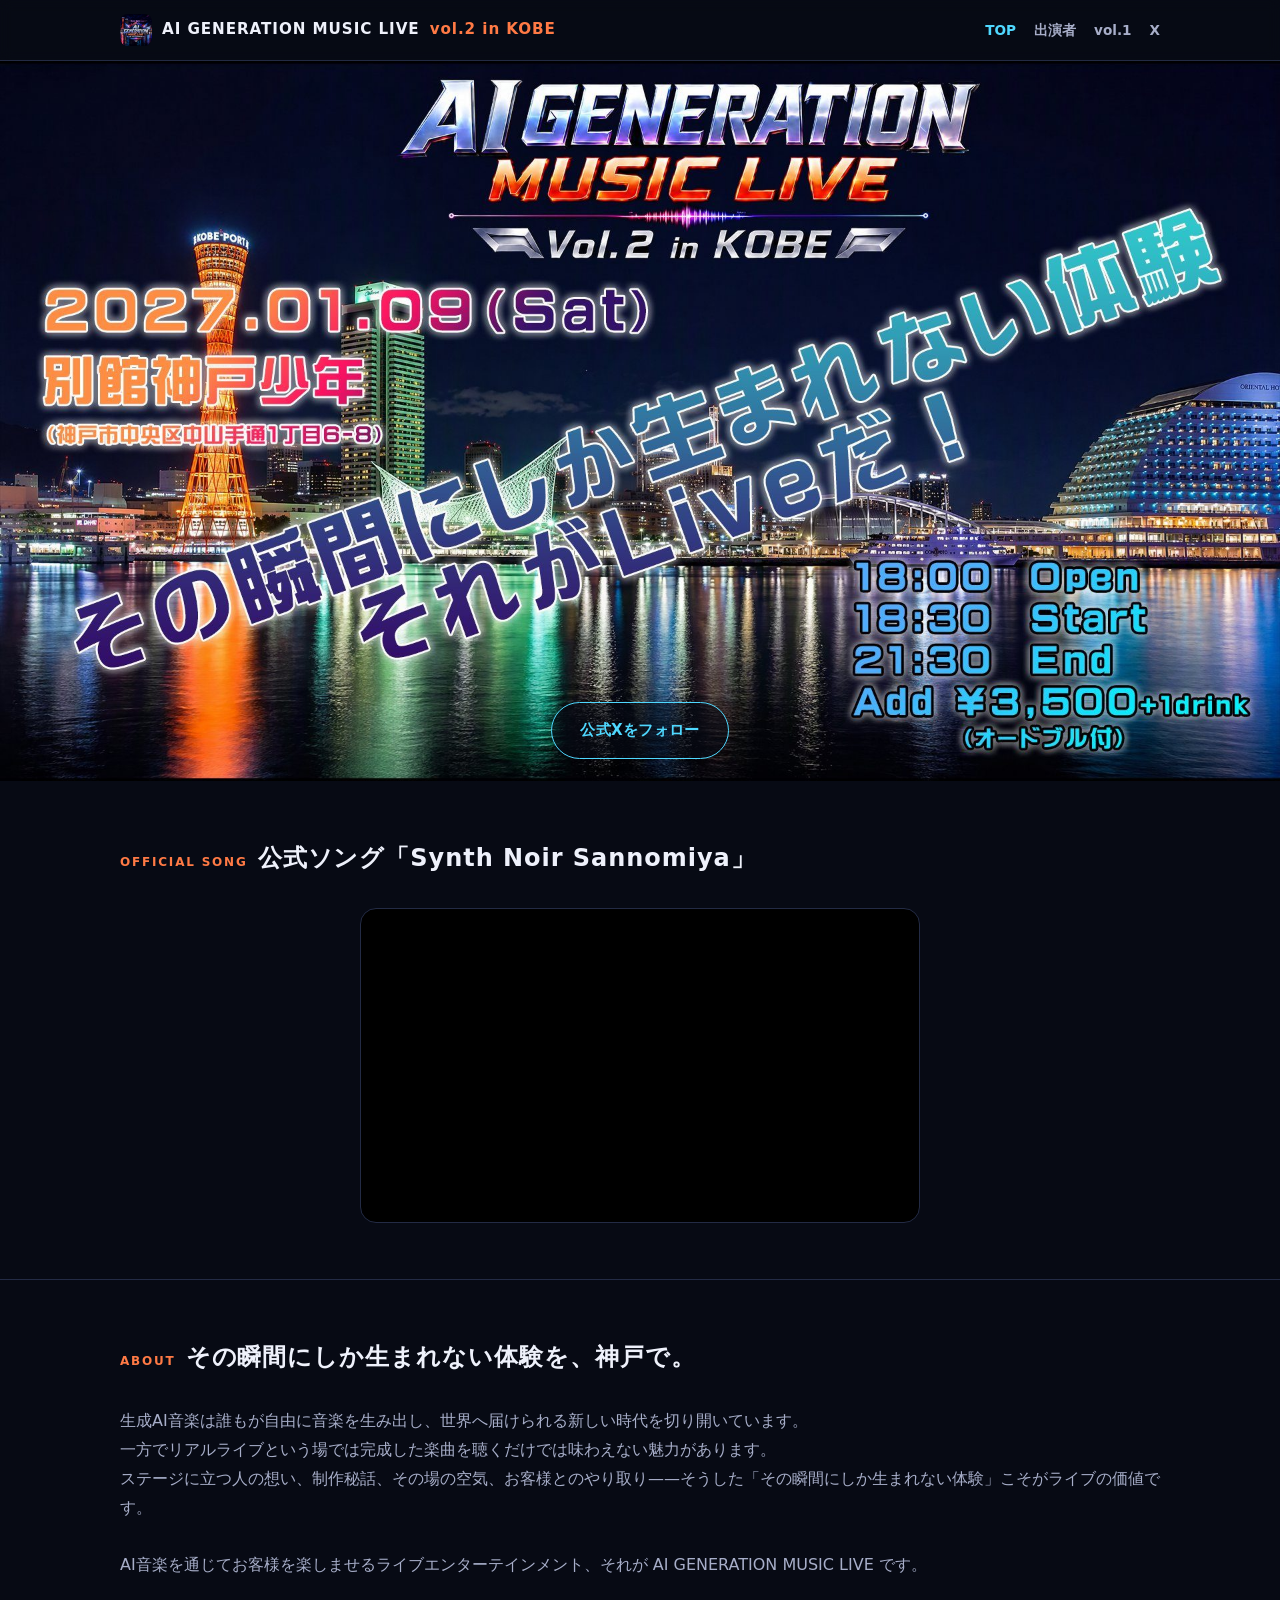
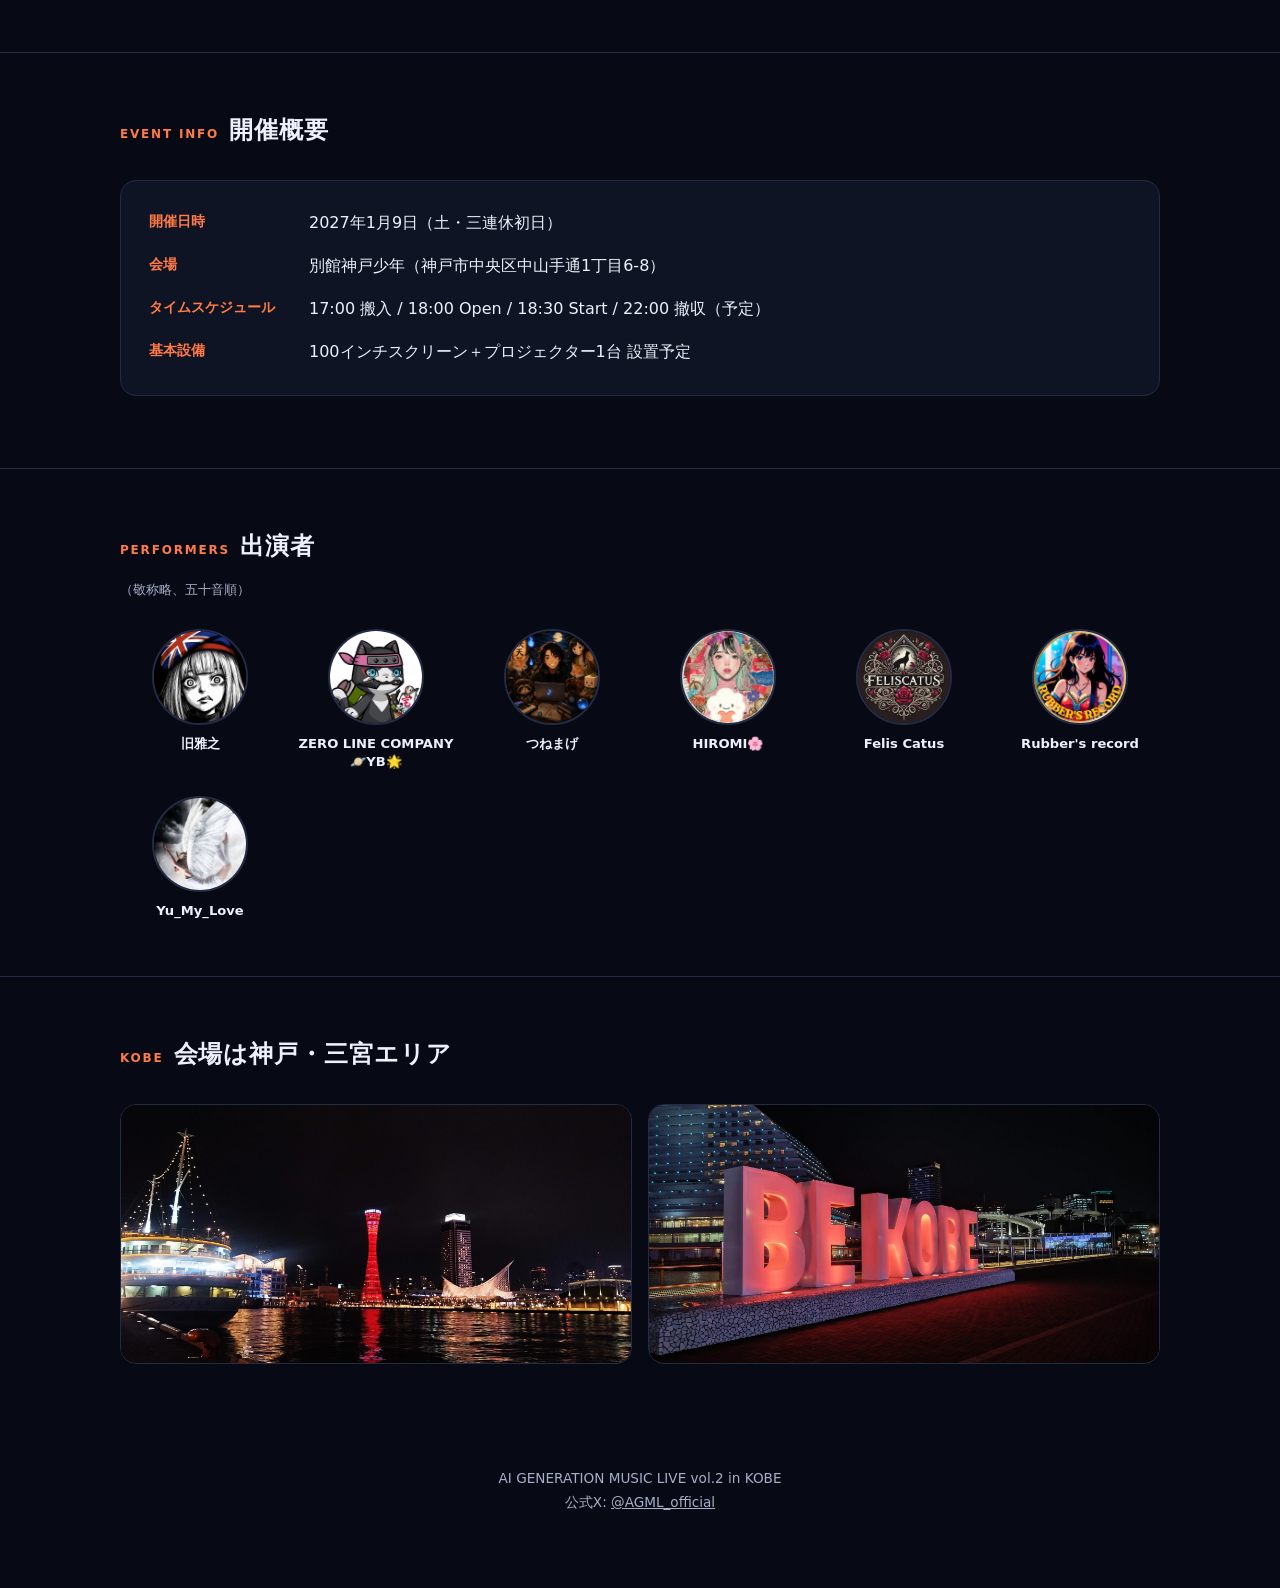
==== commit a6109464: "ナビに「出演者」リンクを追加 Co-Authored-By: Claude Sonnet 5 <noreply@anthropic.com>" ====
--- a/index.html
+++ b/index.html
@@ -17,6 +17,7 @@
     <a class="brand" href="index.html"><img src="assets/img/logo-nav.png" alt="AI GENERATION MUSIC LIVE logo">AI GENERATION MUSIC LIVE <span>vol.2 in KOBE</span></a>
     <div class="nav-links">
       <a href="index.html" class="active">TOP</a>
+      <a href="#performers">出演者</a>
       <a href="https://ai-generation-music-live.coedo-music.jp/" target="_blank" rel="noopener">vol.1</a>
       <a href="https://x.com/AGML_official" target="_blank" rel="noopener">X</a>
     </div>
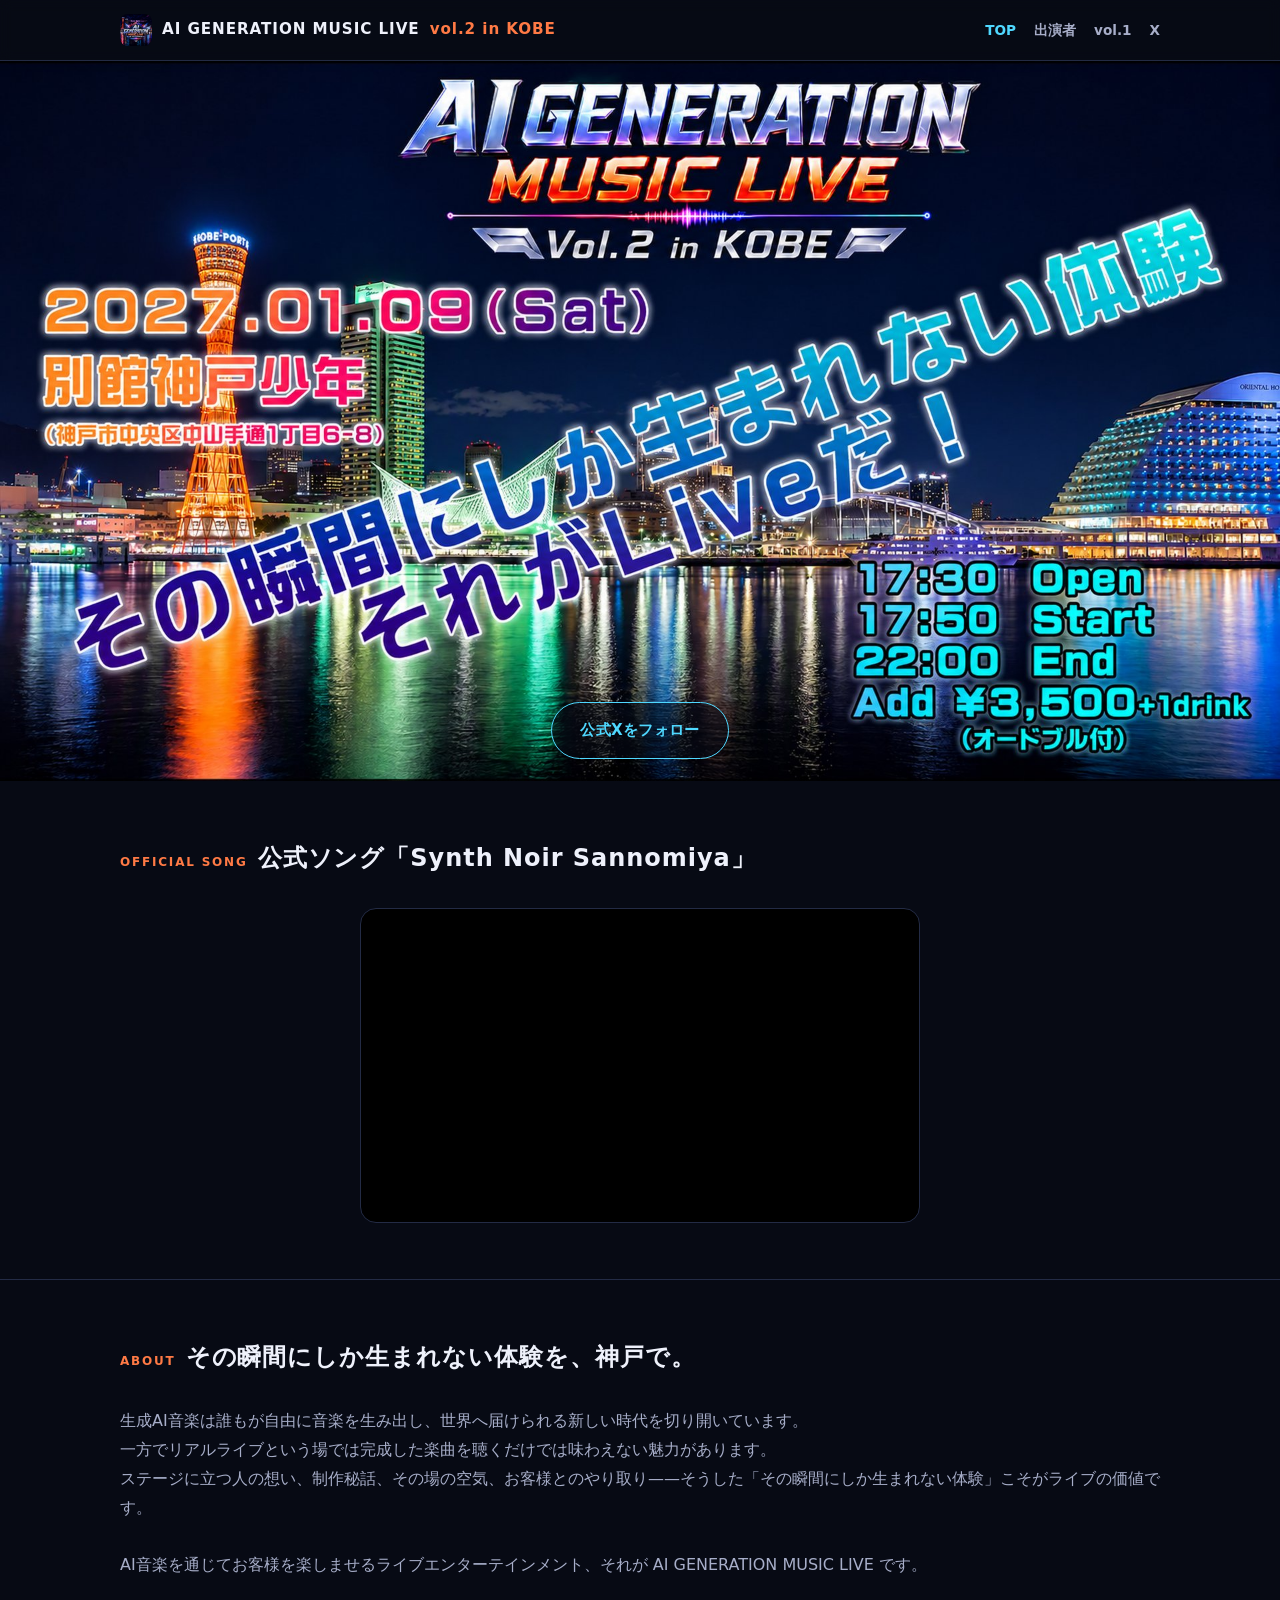
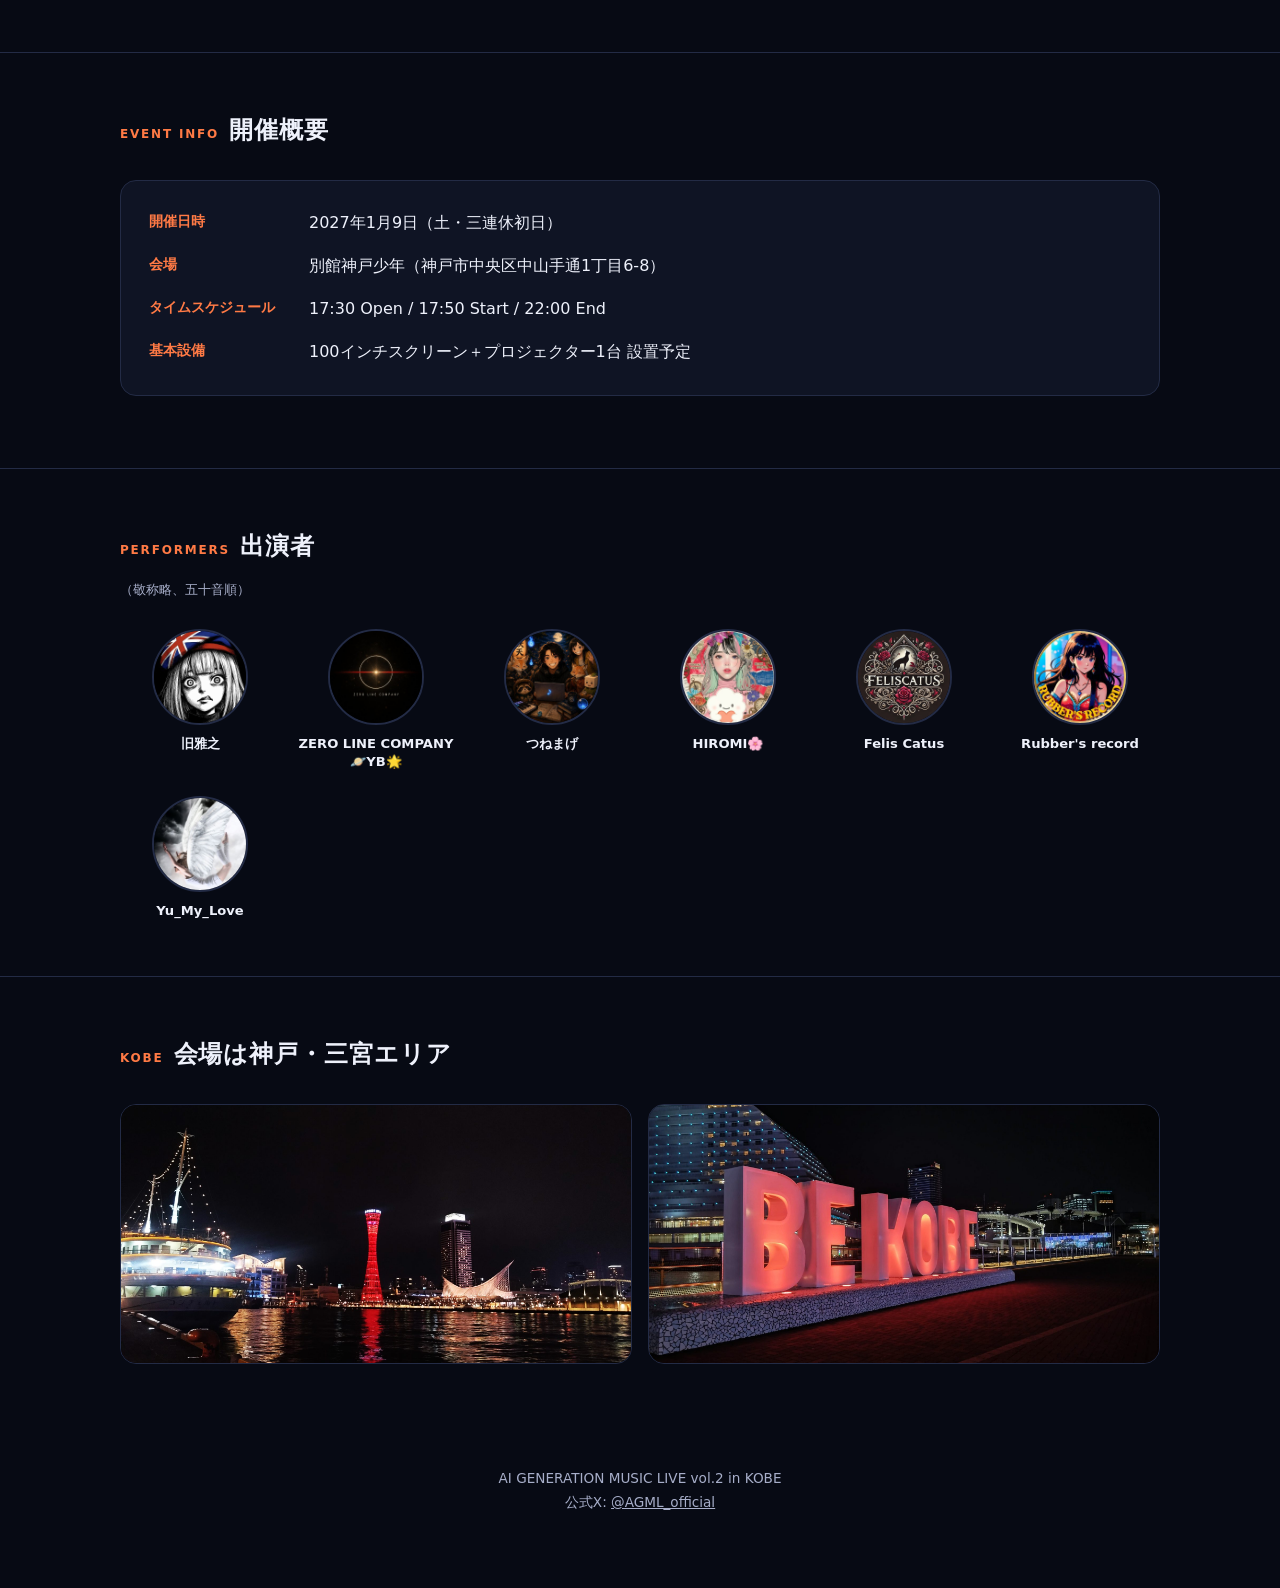
==== commit 1263cc56: "タイムスケジュールを更新しヒーロー画像を差し替え Co-Authored-By: Claude Sonnet 5 <noreply@anthropic.com>" ====
--- a/index.html
+++ b/index.html
@@ -60,7 +60,7 @@
       <dt>会場</dt>
       <dd>別館神戸少年（神戸市中央区中山手通1丁目6-8）</dd>
       <dt>タイムスケジュール</dt>
-      <dd>17:00 搬入 / 18:00 Open / 18:30 Start / 22:00 撤収（予定）</dd>
+      <dd>17:30 Open / 17:50 Start / 22:00 End</dd>
       <dt>基本設備</dt>
       <dd>100インチスクリーン＋プロジェクター1台 設置予定</dd>
     </dl>
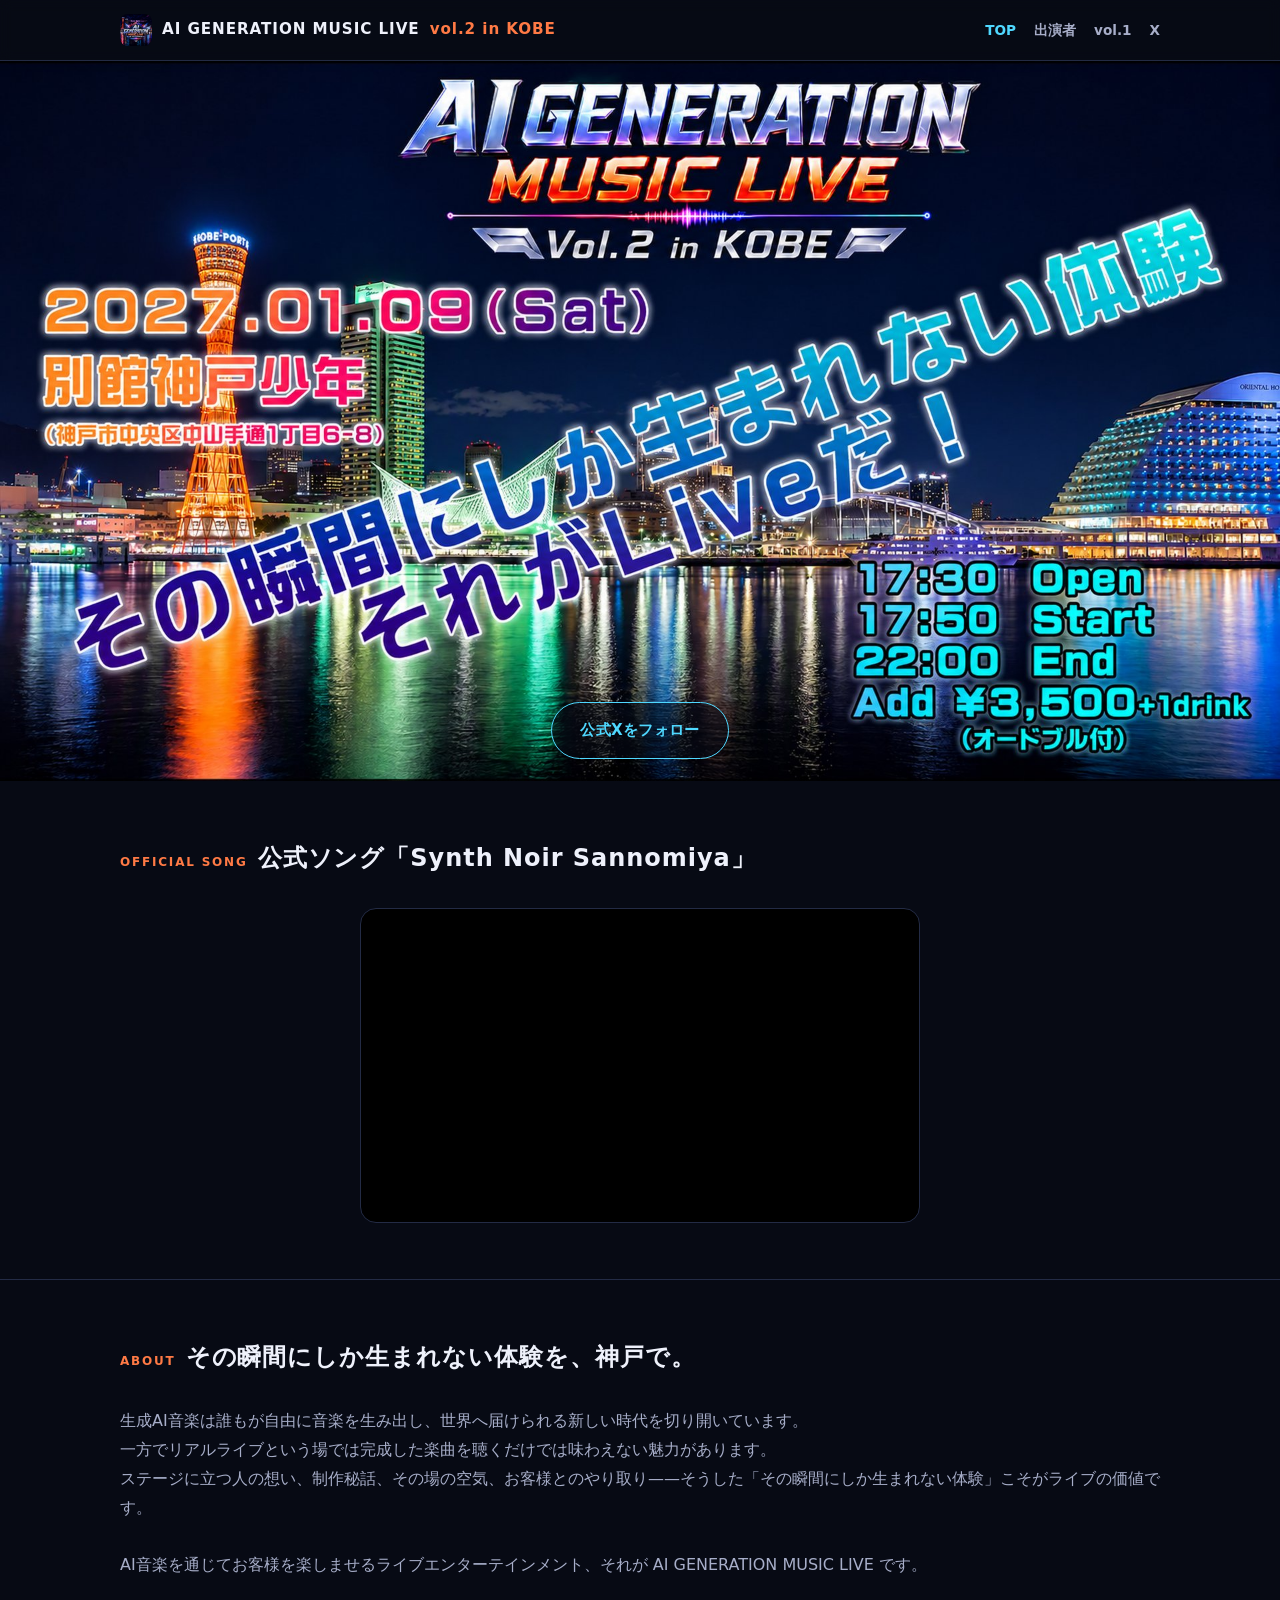
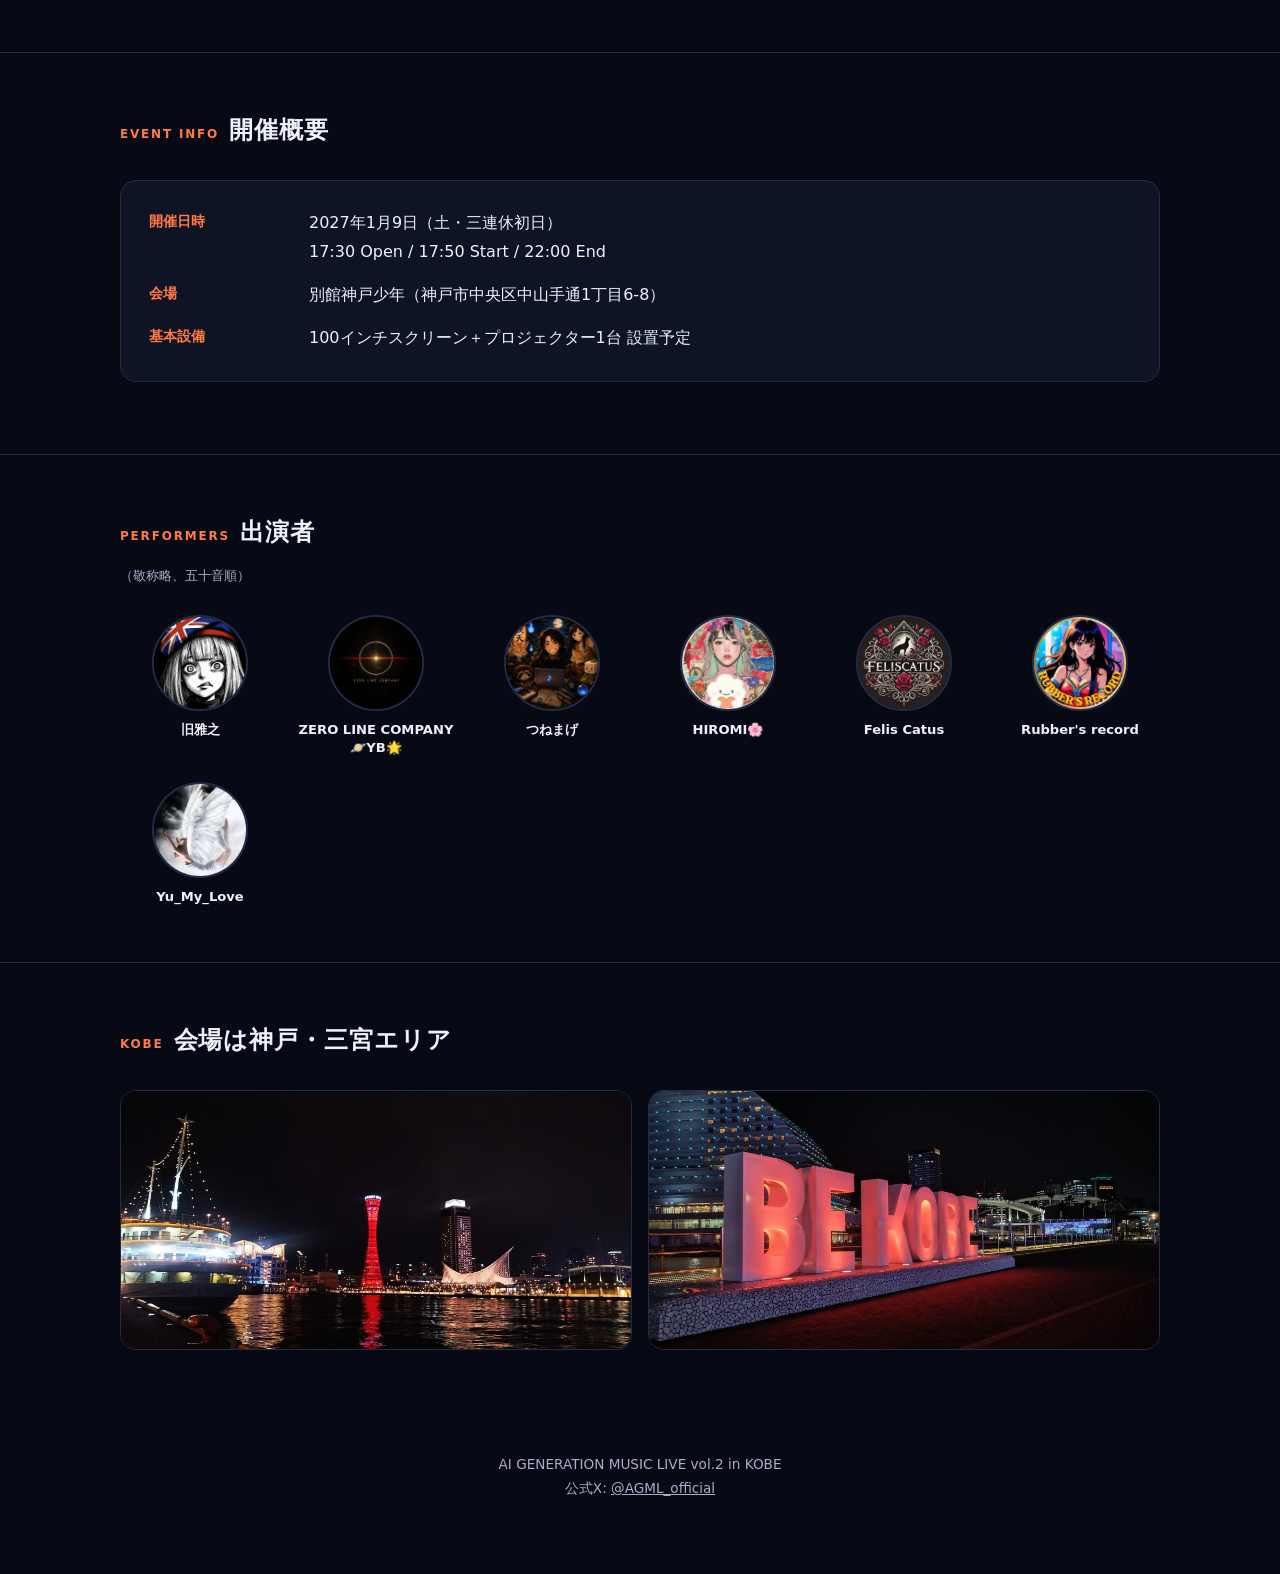
==== commit eecaf2a8: "開催概要のタイムスケジュール項目を開催日時に統合 Co-Authored-By: Claude Sonnet 5 <noreply@anthropic.com>" ====
--- a/index.html
+++ b/index.html
@@ -56,11 +56,9 @@
     <h2 class="section-title"><span class="en">EVENT INFO</span>開催概要</h2>
     <dl class="info-grid">
       <dt>開催日時</dt>
-      <dd>2027年1月9日（土・三連休初日）</dd>
+      <dd>2027年1月9日（土・三連休初日）<br>17:30 Open / 17:50 Start / 22:00 End</dd>
       <dt>会場</dt>
       <dd>別館神戸少年（神戸市中央区中山手通1丁目6-8）</dd>
-      <dt>タイムスケジュール</dt>
-      <dd>17:30 Open / 17:50 Start / 22:00 End</dd>
       <dt>基本設備</dt>
       <dd>100インチスクリーン＋プロジェクター1台 設置予定</dd>
     </dl>
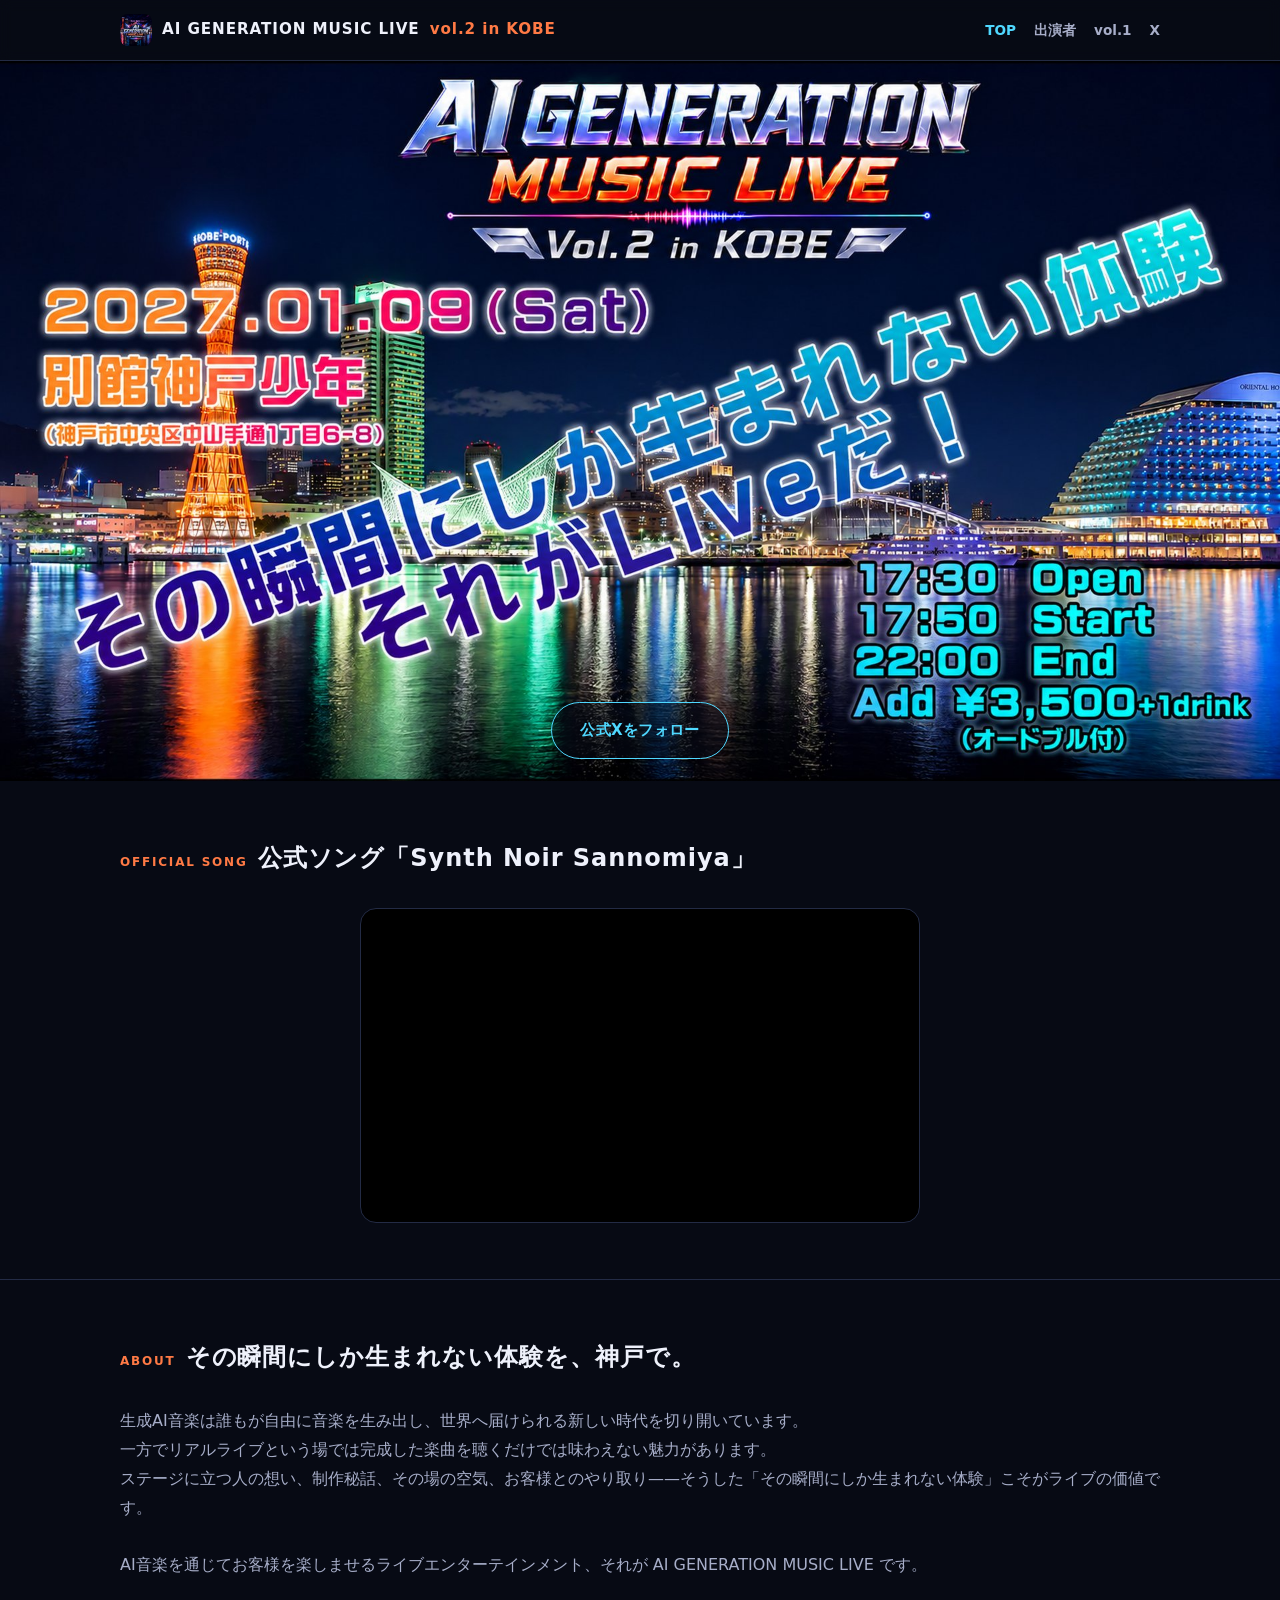
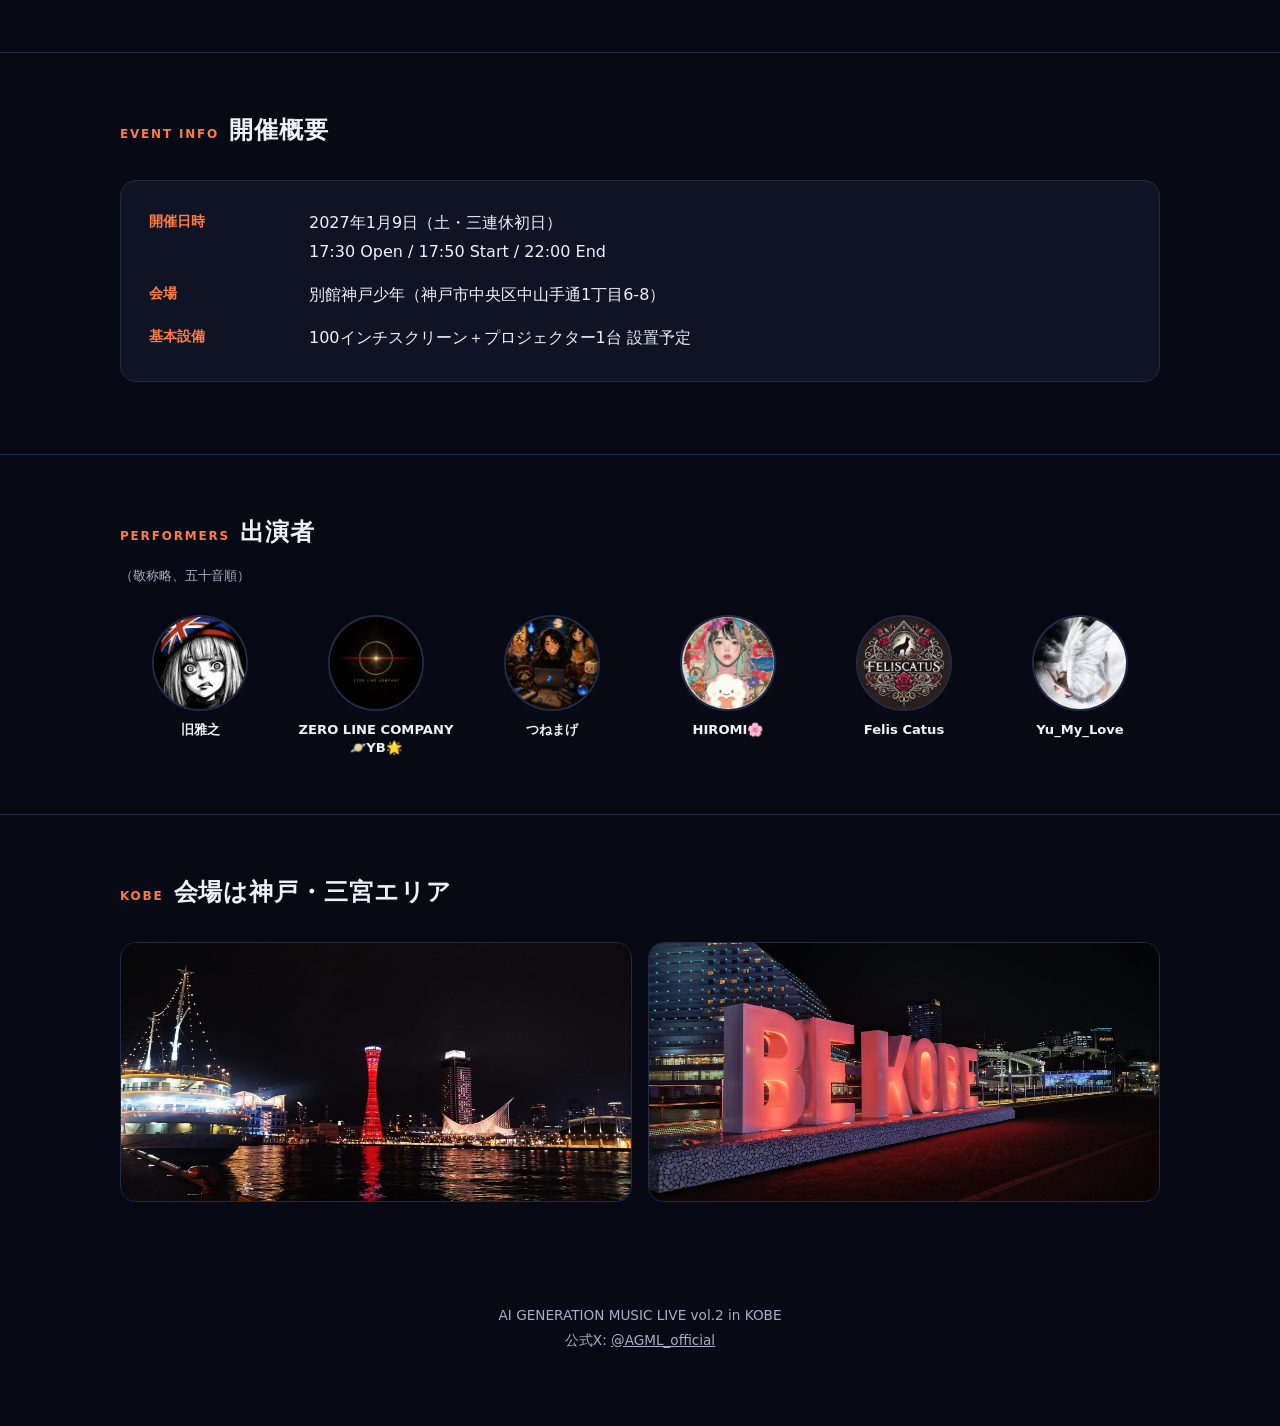
==== commit 0723bb6d: "Remove Rubber's record performer link Co-Authored-By: Claude Sonnet 5 <noreply@anthropic.com>" ====
--- a/index.html
+++ b/index.html
@@ -90,10 +90,6 @@
         <img class="performer-icon" src="assets/img/performers/05_felis-catus.jpg" alt="Felis Catus">
         <span class="performer-name">Felis Catus</span>
       </a>
-      <a class="performer" href="https://x.com/Rubbers_record" target="_blank" rel="noopener">
-        <img class="performer-icon" src="assets/img/performers/06_rubbersrecord.jpg" alt="Rubber's record">
-        <span class="performer-name">Rubber's record</span>
-      </a>
       <a class="performer" href="https://x.com/Yu_My_Love_Ever" target="_blank" rel="noopener">
         <img class="performer-icon" src="assets/img/performers/07_yumylove.jpg" alt="Yu_My_Love">
         <span class="performer-name">Yu_My_Love</span>
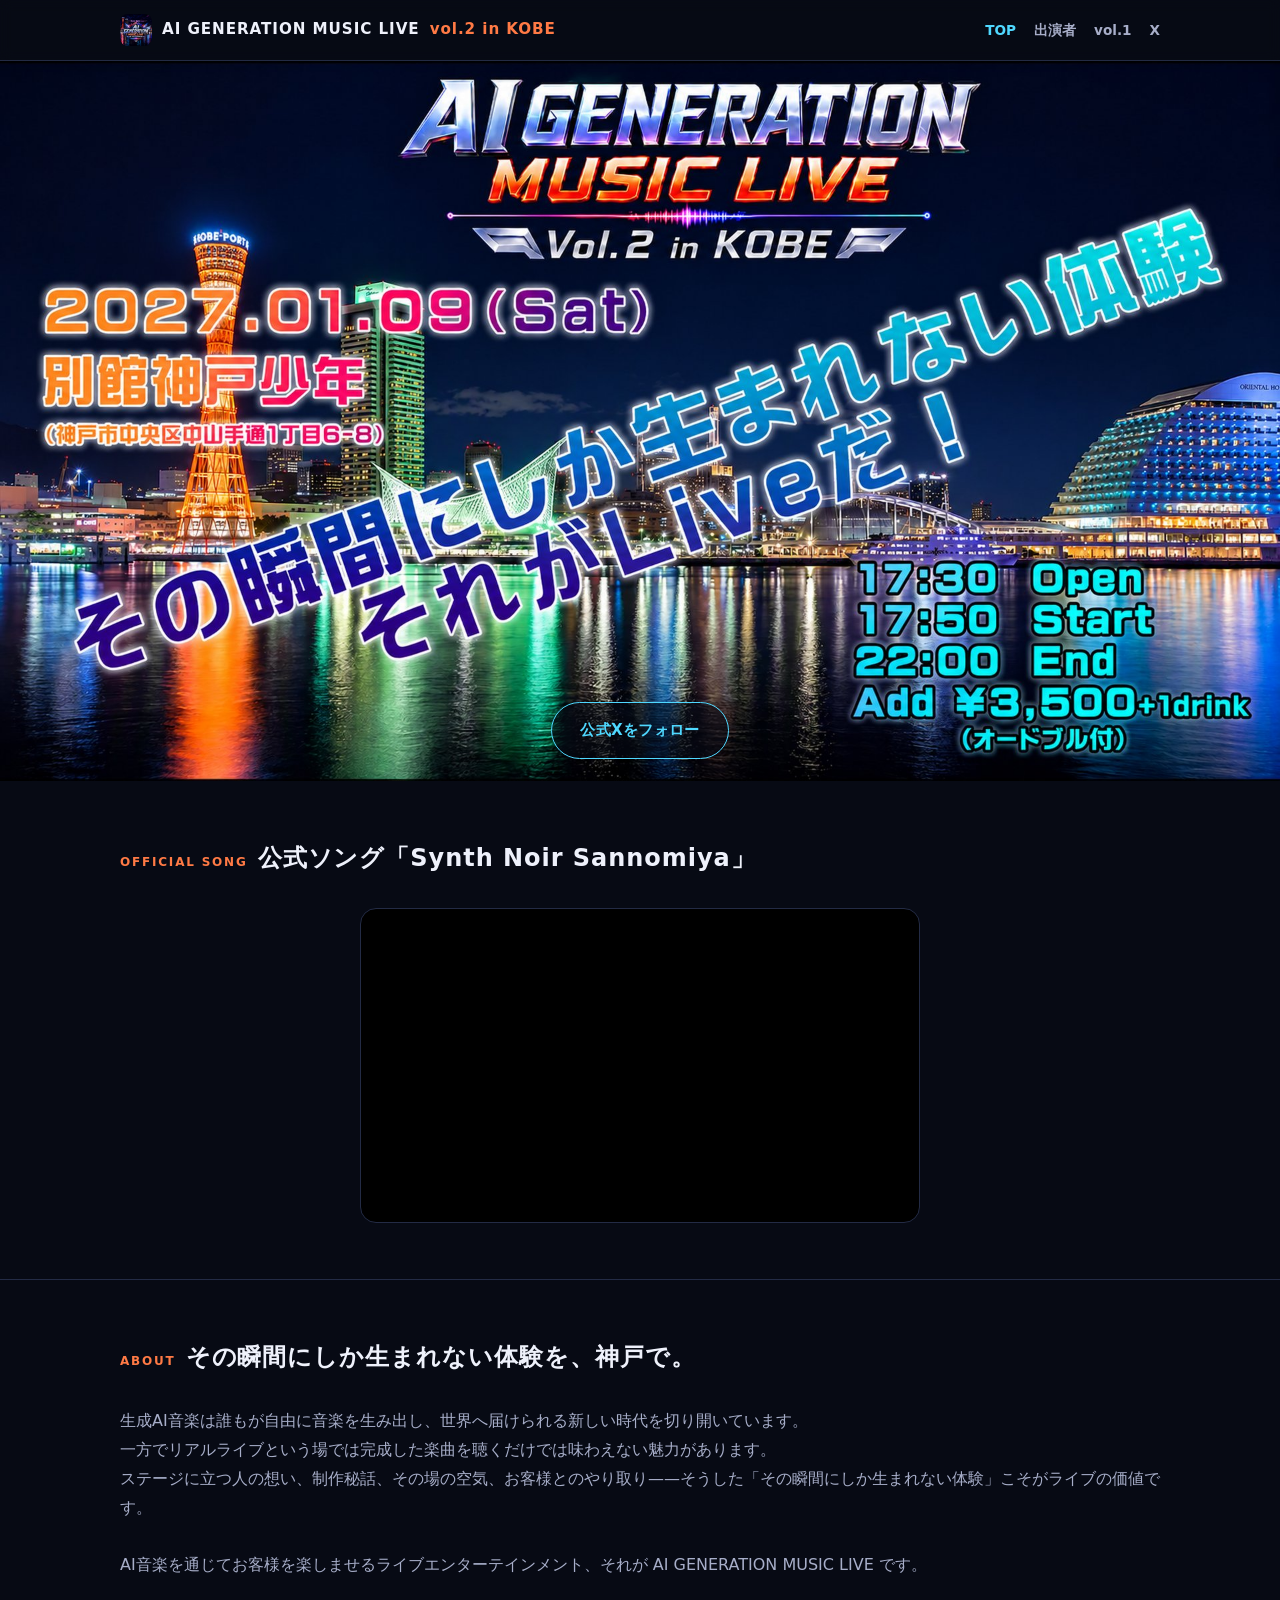
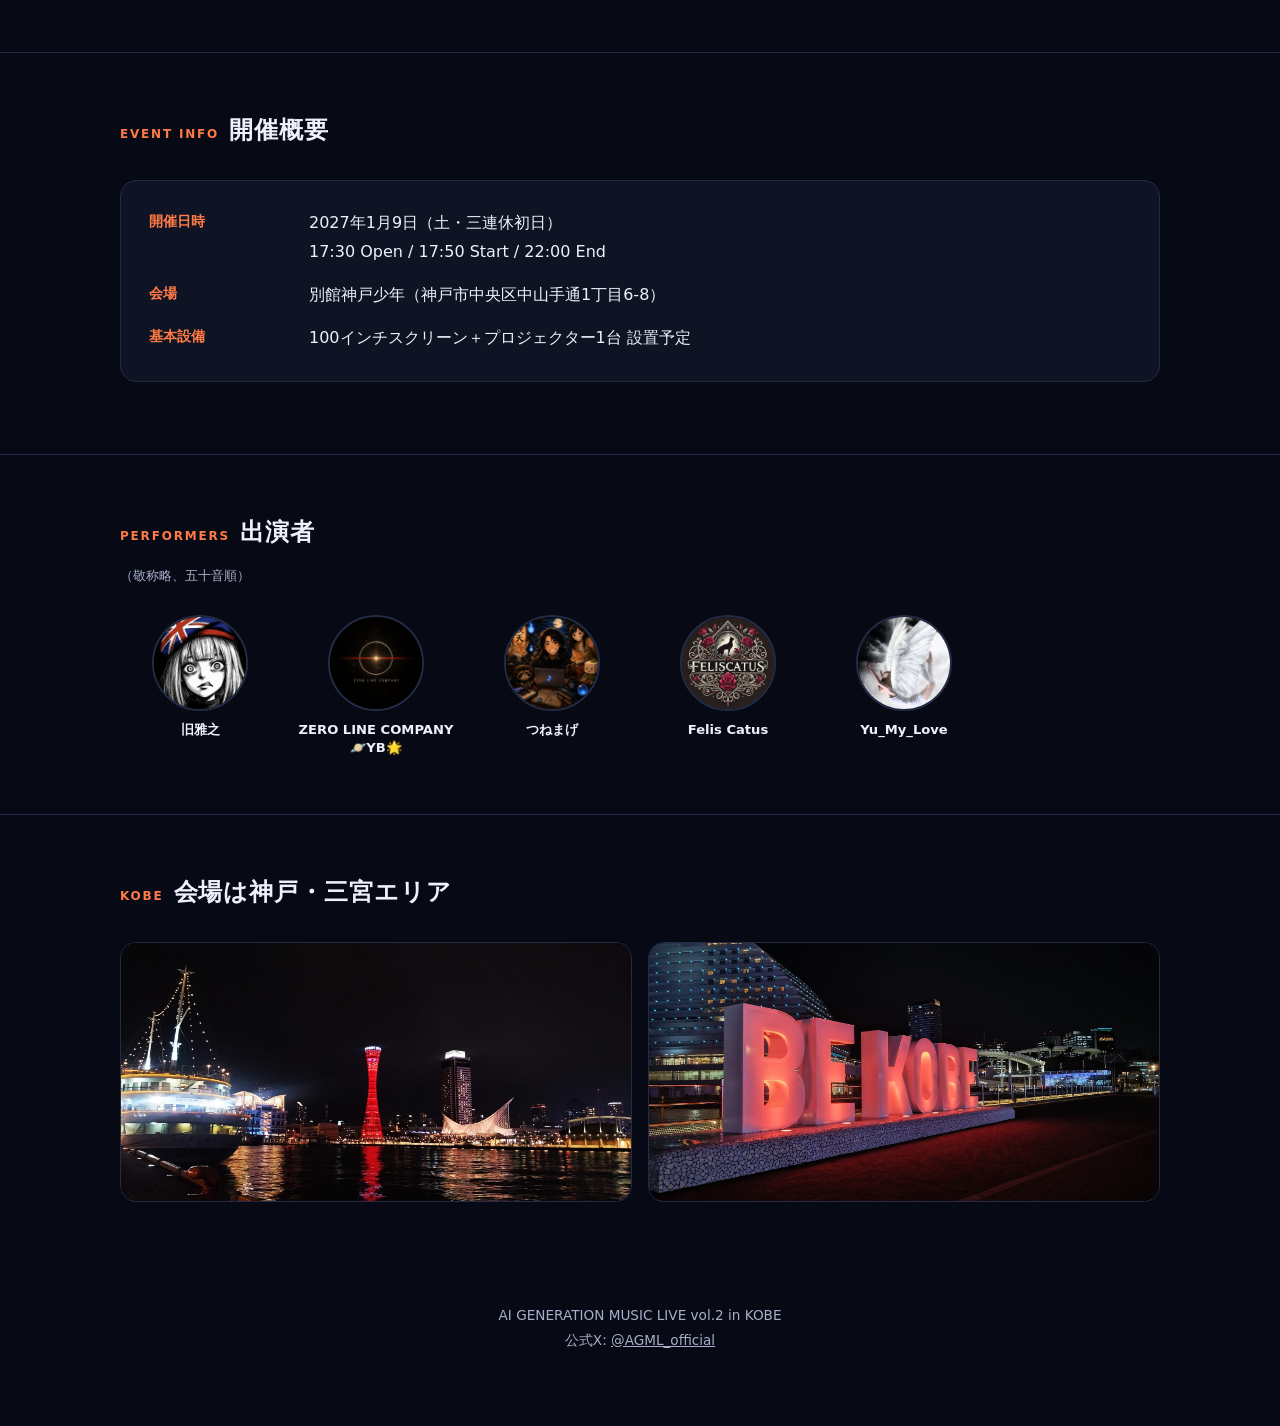
==== commit d3ed9105: "HIROMIの出演者リンクを削除 Co-Authored-By: Claude Sonnet 5 <noreply@anthropic.com>" ====
--- a/index.html
+++ b/index.html
@@ -82,10 +82,6 @@
         <img class="performer-icon" src="assets/img/performers/03_tsunemage.jpg" alt="つねまげ">
         <span class="performer-name">つねまげ</span>
       </a>
-      <a class="performer" href="https://x.com/hiromi_sound" target="_blank" rel="noopener">
-        <img class="performer-icon" src="assets/img/performers/04_HIROMI.jpg" alt="HIROMI🌸">
-        <span class="performer-name">HIROMI🌸</span>
-      </a>
       <a class="performer" href="https://x.com/felis_catus_89" target="_blank" rel="noopener">
         <img class="performer-icon" src="assets/img/performers/05_felis-catus.jpg" alt="Felis Catus">
         <span class="performer-name">Felis Catus</span>
